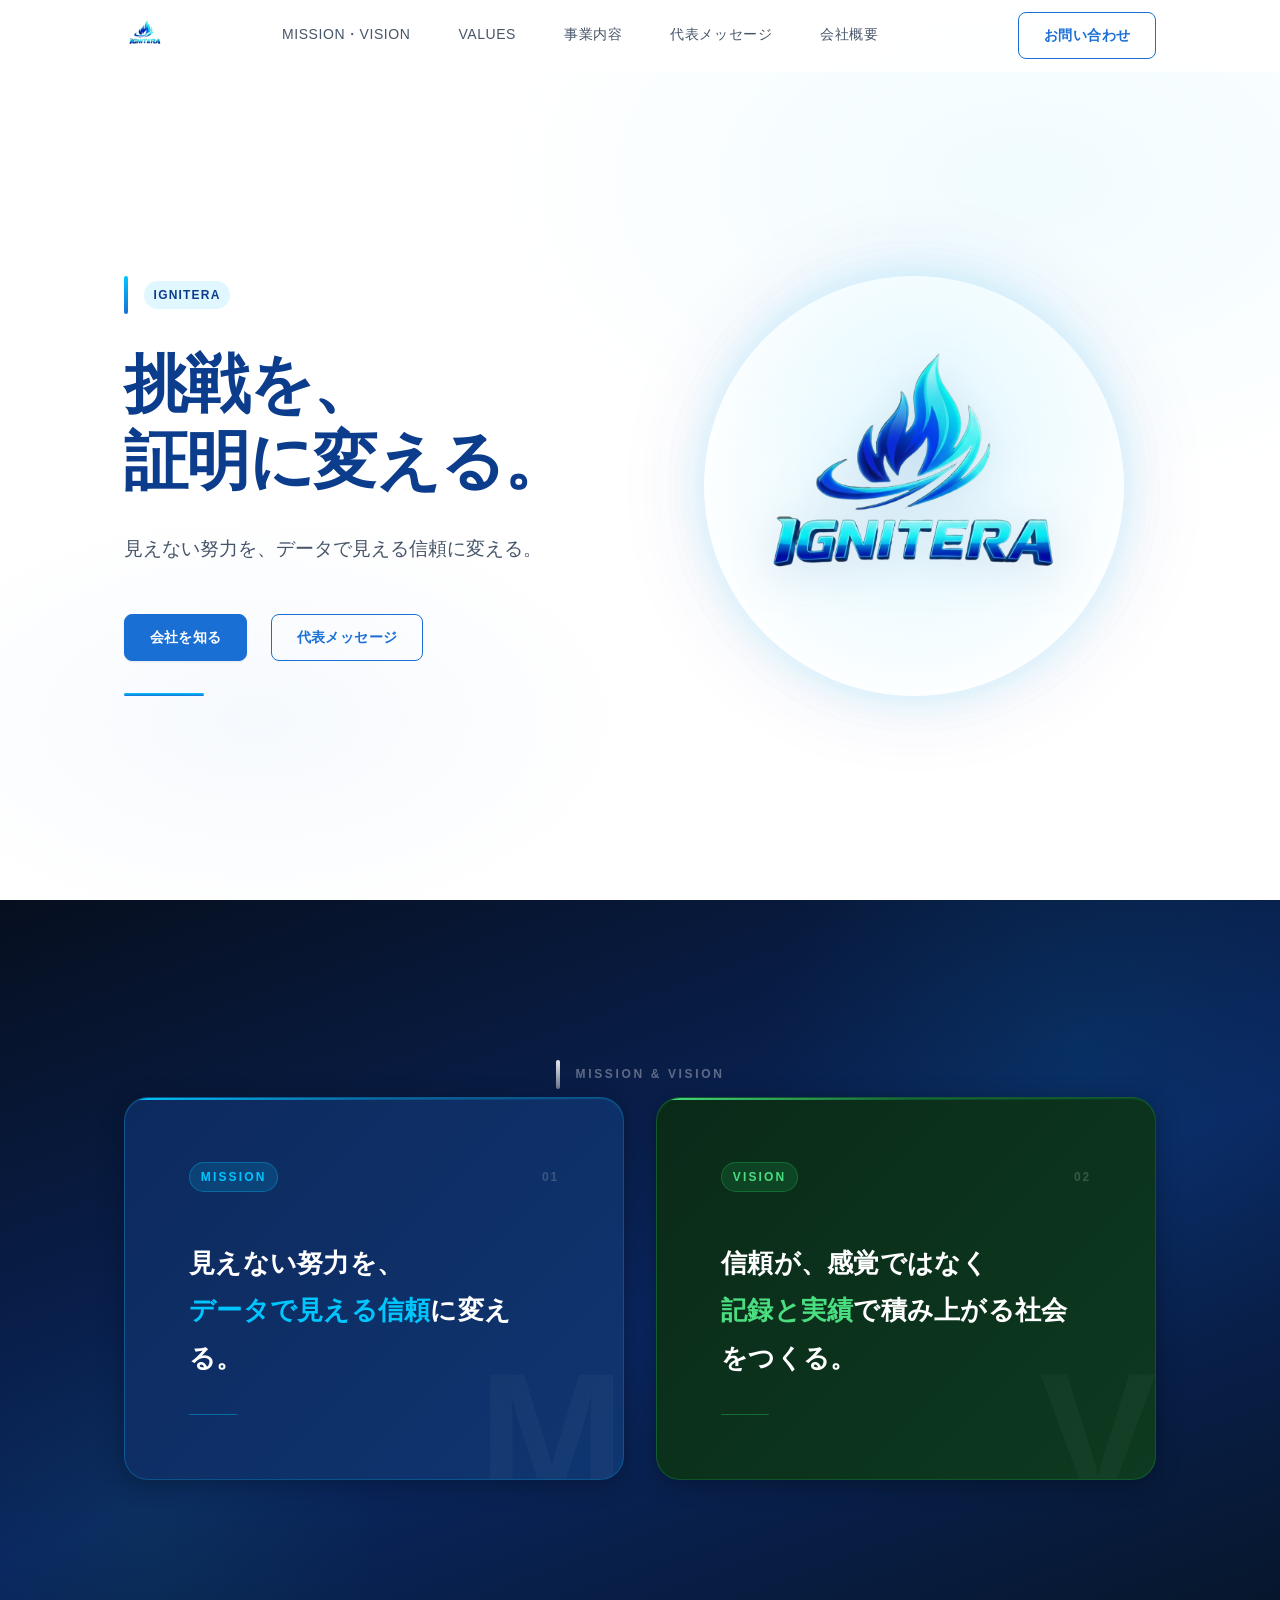
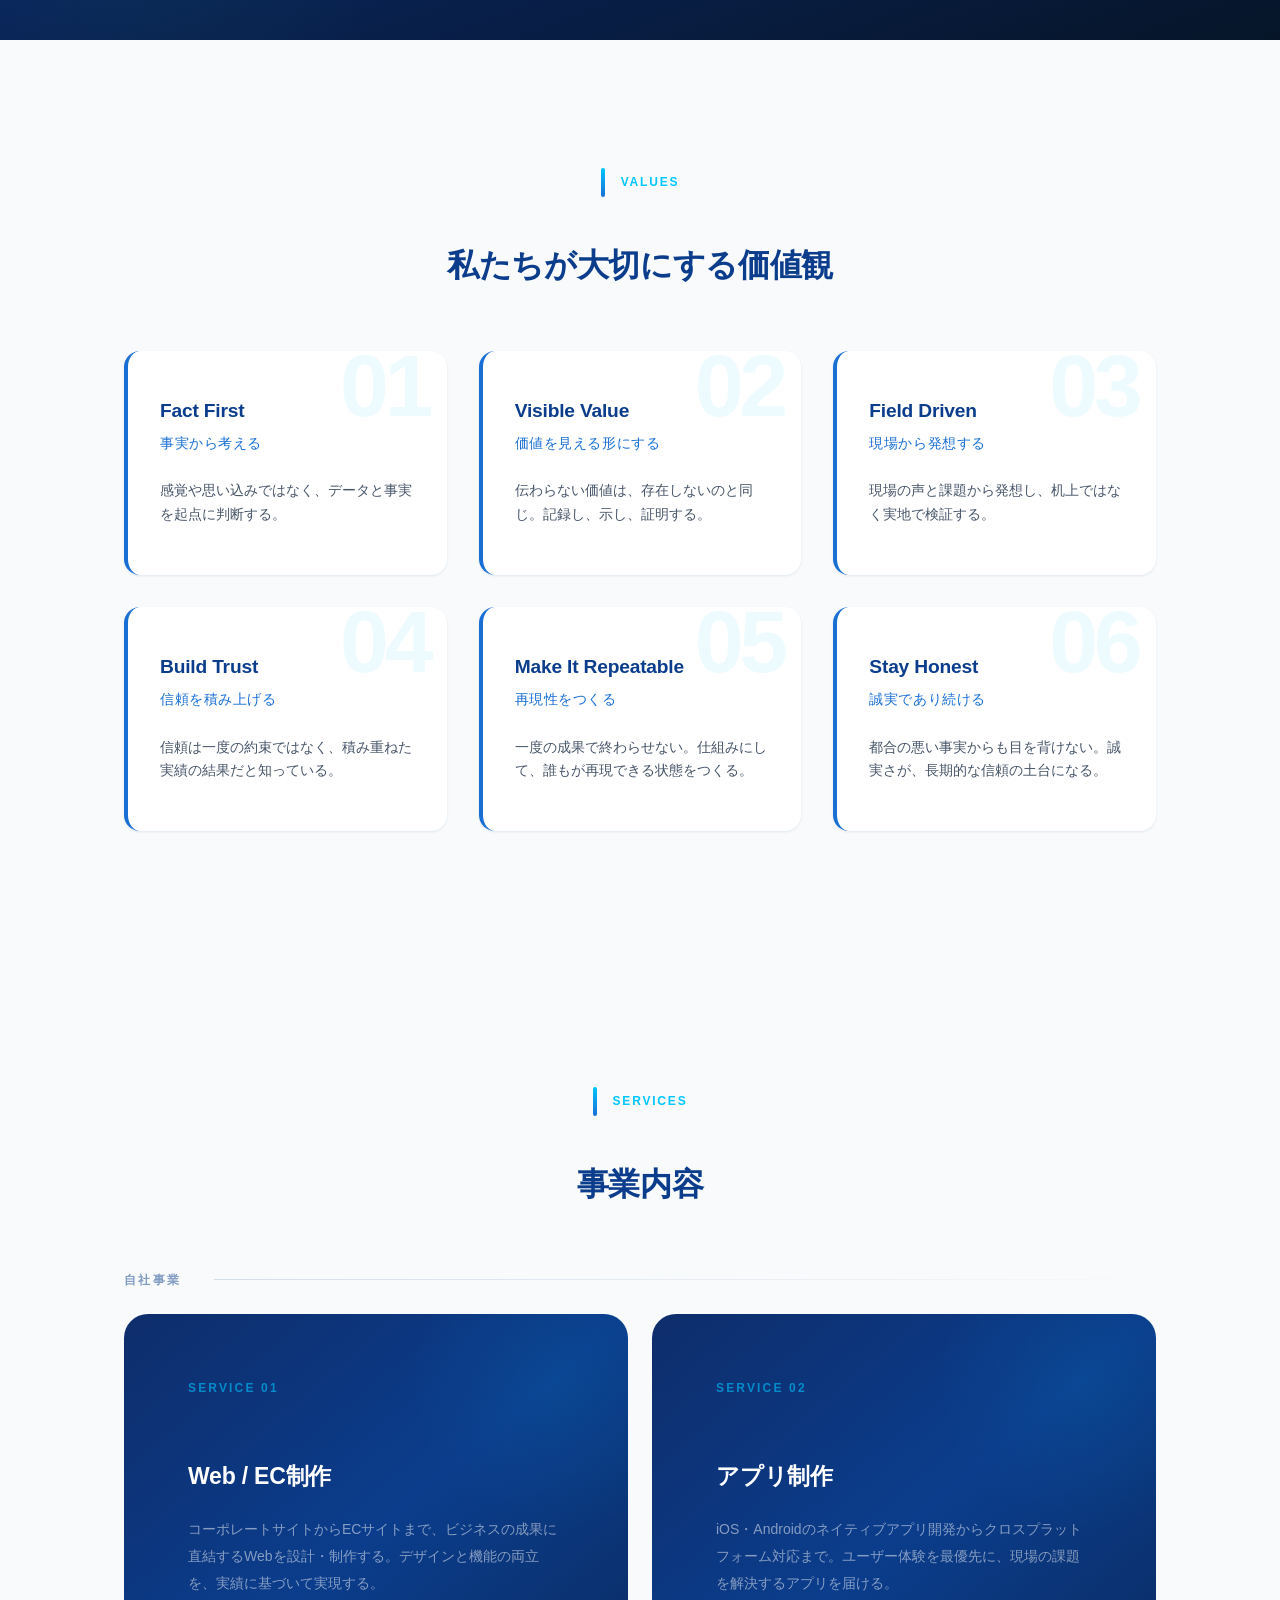
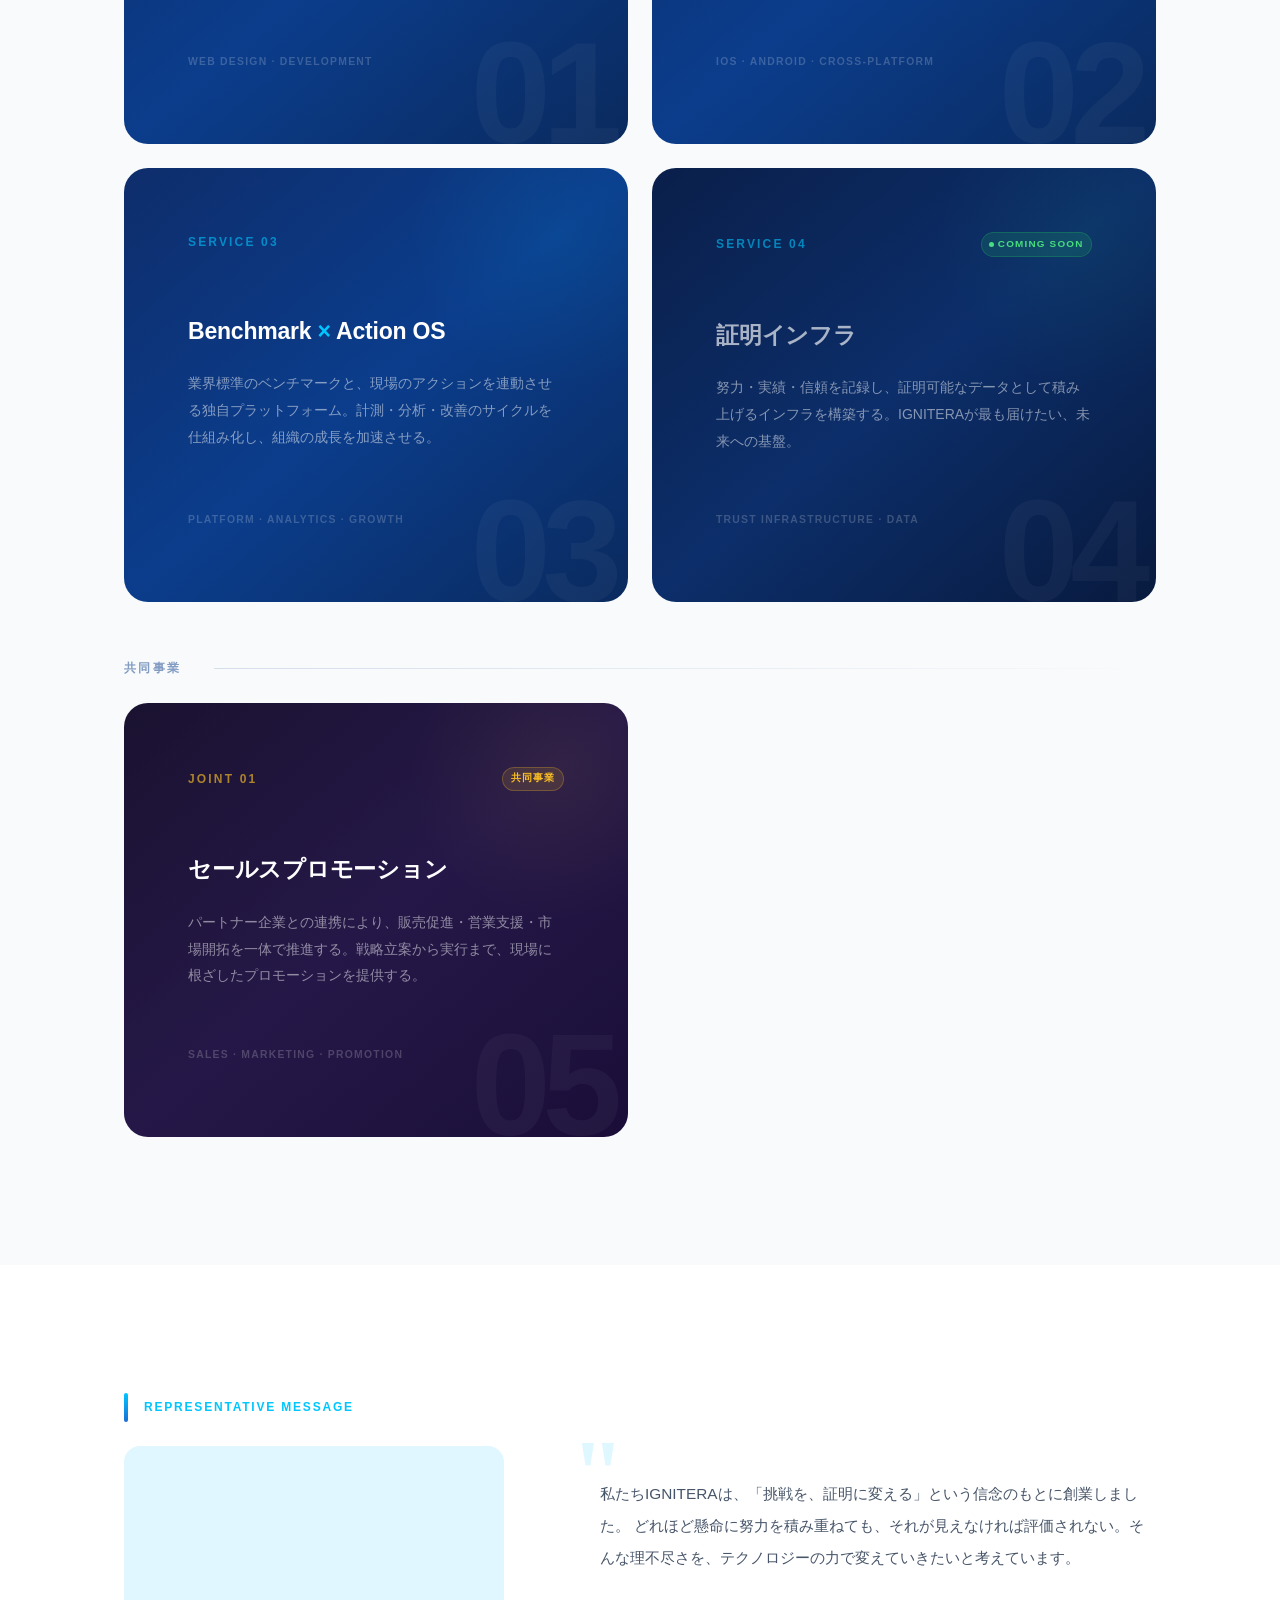
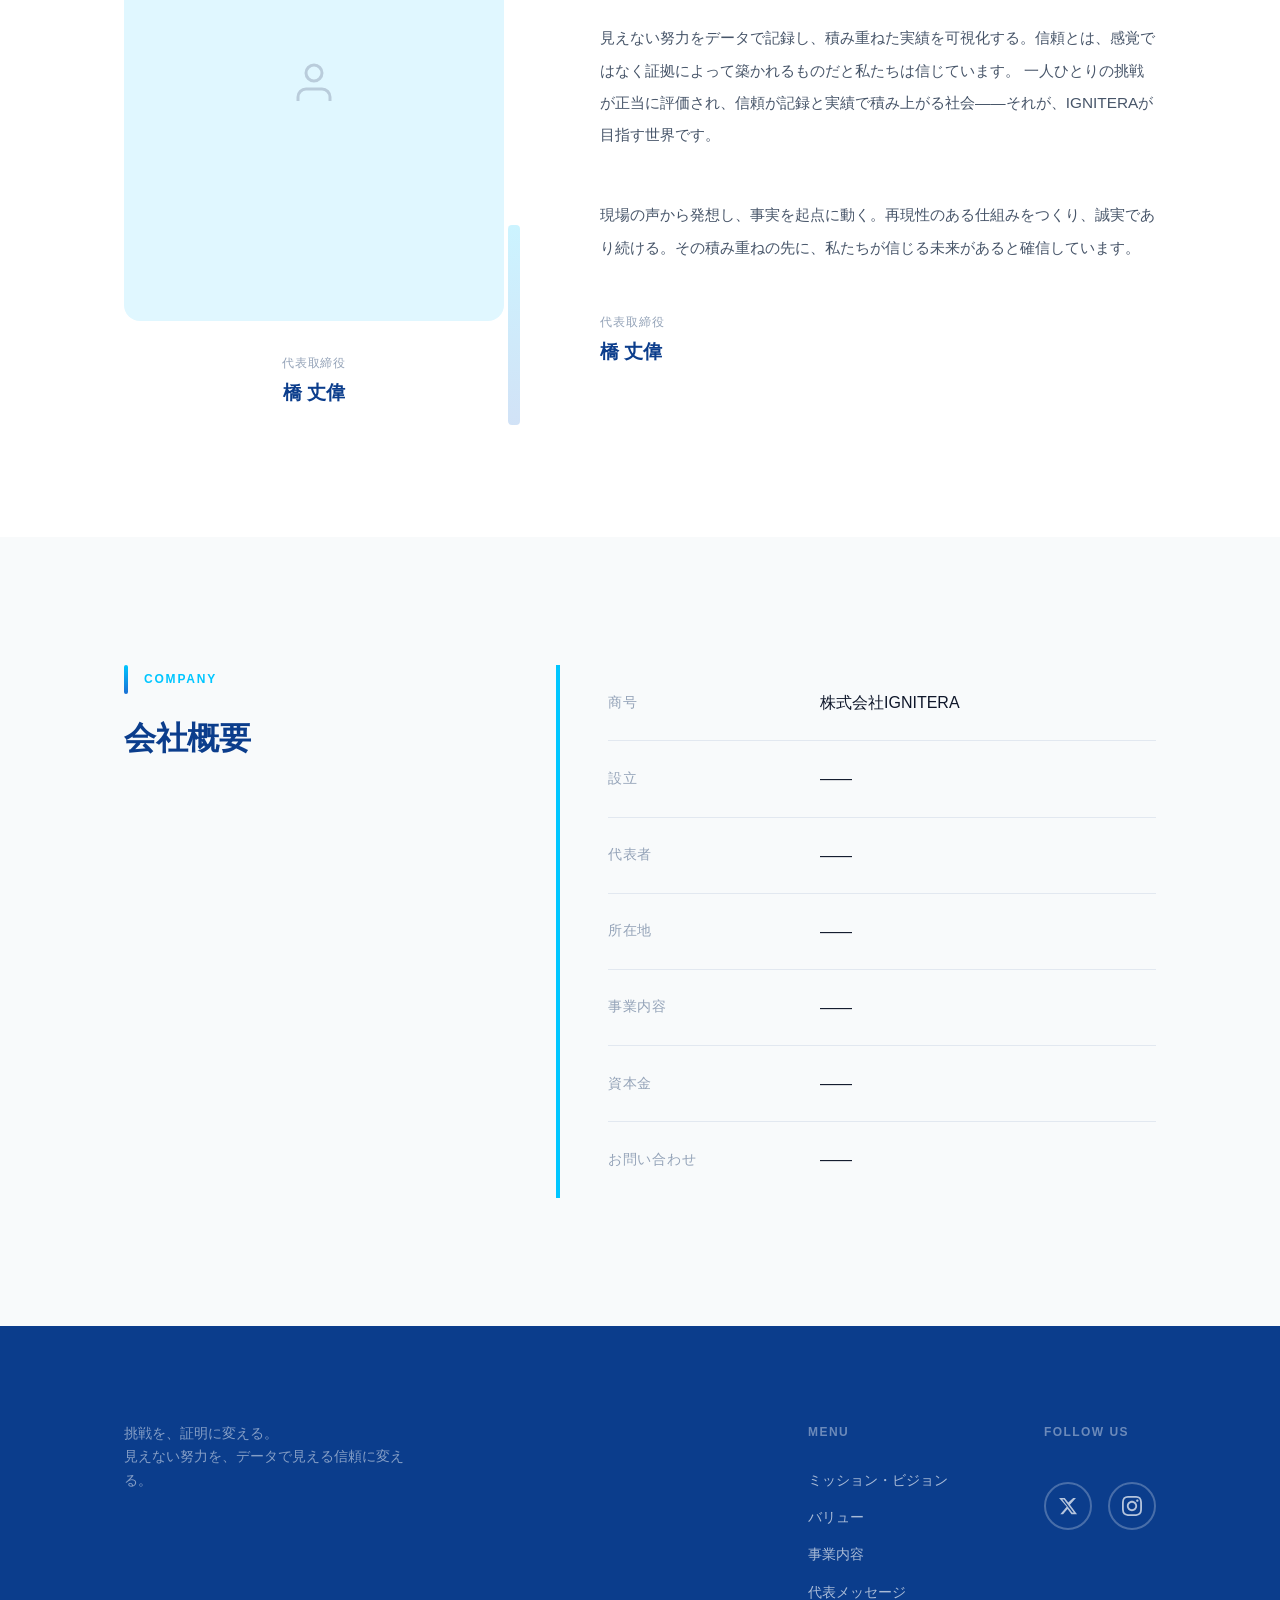
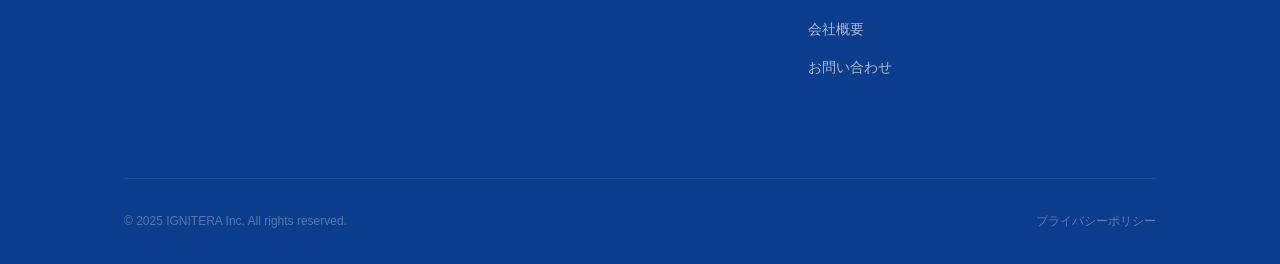
==== index.html @ 1ee669aa "Add 自社事業/共同事業 category labels + sales promotion card - Split services into 自社事業 (4 existing) and 共同事" ====
<!DOCTYPE html>
<html lang="ja">
<head>
  <meta charset="UTF-8">
  <meta name="viewport" content="width=device-width, initial-scale=1.0">
  <title>IGNITERA — 挑戦を、証明に変える。</title>
  <meta name="description" content="見えない努力を、データで見える信頼に変える。IGNITERAは、信頼が記録と実績で積み上がる社会をつくります。">

  <!-- OGP -->
  <meta property="og:title" content="IGNITERA — 挑戦を、証明に変える。">
  <meta property="og:description" content="見えない努力を、データで見える信頼に変える。">
  <meta property="og:type" content="website">
  <meta property="og:locale" content="ja_JP">

  <!-- Favicon placeholder -->
  <link rel="icon" type="image/png" href="logo/3g8qrztn.png">

  <!-- CSS -->
  <link rel="stylesheet" href="css/reset.css">
  <link rel="stylesheet" href="css/tokens.css">
  <link rel="stylesheet" href="css/typography.css">
  <link rel="stylesheet" href="css/layout.css">
  <link rel="stylesheet" href="css/components.css">
  <link rel="stylesheet" href="css/animations.css">
  <link rel="stylesheet" href="css/sections/header.css">
  <link rel="stylesheet" href="css/sections/hero.css">
  <link rel="stylesheet" href="css/sections/mission-vision.css">
  <link rel="stylesheet" href="css/sections/values.css">
  <link rel="stylesheet" href="css/sections/services.css">
  <link rel="stylesheet" href="css/sections/representative.css">
  <link rel="stylesheet" href="css/sections/company-info.css">
  <link rel="stylesheet" href="css/sections/footer.css">
  <link rel="stylesheet" href="css/responsive.css">
</head>
<body>

  <!-- ============================================================
       HEADER
  ============================================================ -->
  <header id="site-header" role="banner">
    <div class="container">
      <div class="header-inner">
        <a href="#hero" class="header-logo" aria-label="IGNITERA トップへ">
          <img src="logo/3g8qrztn.png" alt="IGNITERA">
        </a>

        <nav class="header-nav" aria-label="メインナビゲーション">
          <a href="#mission-vision" class="nav-link">MISSION・VISION</a>
          <a href="#values" class="nav-link">VALUES</a>
          <a href="#services" class="nav-link">事業内容</a>
          <a href="#representative" class="nav-link">代表メッセージ</a>
          <a href="#company-info" class="nav-link">会社概要</a>
        </nav>

        <a href="contact.html" class="btn btn-outline header-cta">お問い合わせ</a>

        <button class="hamburger" aria-label="メニューを開く" aria-expanded="false">
          <span class="hamburger-line"></span>
          <span class="hamburger-line"></span>
          <span class="hamburger-line"></span>
        </button>
      </div>
    </div>
  </header>

  <!-- Mobile nav overlay -->
  <nav class="mobile-nav" aria-label="モバイルナビゲーション">
    <a href="#mission-vision" class="nav-link">ミッション</a>
    <a href="#values" class="nav-link">バリュー</a>
    <a href="#services" class="nav-link">事業内容</a>
    <a href="#representative" class="nav-link">代表メッセージ</a>
    <a href="#company-info" class="nav-link">会社概要</a>
    <a href="contact.html" class="nav-link">お問い合わせ</a>
  </nav>

  <main>

    <!-- ============================================================
         HERO
    ============================================================ -->
    <section id="hero">
      <div class="container">
        <div class="hero-inner">

          <!-- Left: text -->
          <div class="hero-text">
            <div class="hero-badge hero-animate">
              <span class="accent-bar"></span>
              <span class="badge badge-cyan">IGNITERA</span>
            </div>

            <h1 class="hero-tagline hero-animate">
              挑戦を、<br>証明に変える。
            </h1>

            <p class="hero-mission hero-animate">
              見えない努力を、データで見える信頼に変える。
            </p>

            <div class="hero-ctas hero-animate">
              <a href="#mission-vision" class="btn btn-primary">会社を知る</a>
              <a href="#representative" class="btn btn-outline">代表メッセージ</a>
            </div>

            <span class="accent-bar accent-bar--horizontal hero-animate"></span>
          </div>

          <!-- Right: logo visual -->
          <div class="hero-visual">
            <div class="hero-logo-wrap hero-logo-animate">
              <div class="hero-logo-glow"></div>
              <img
                src="logo/3g8qrztn.png"
                alt="IGNITERA ロゴ"
                class="hero-logo-img"
                loading="eager"
              >
            </div>
          </div>

        </div>
      </div>

      <!-- Scroll indicator -->
      <div class="hero-scroll scroll-indicator" aria-hidden="true">
        <span class="scroll-indicator__dot"></span>
        <span class="text-xs tracking-wider text-muted">SCROLL</span>
      </div>
    </section>

    <!-- ============================================================
         MISSION / VISION
    ============================================================ -->
    <section id="mission-vision">
      <div class="container">

        <div class="mv-section-head scroll-reveal" data-anim="fade-up">
          <p class="mv-section-label">
            <span class="accent-bar accent-bar--white"></span>
            MISSION &amp; VISION
          </p>
        </div>

        <div class="mv-grid">

          <!-- MISSION card -->
          <div class="mv-card mv-card--mission scroll-reveal" data-anim="fade-left">
            <span class="mv-card-ghost" aria-hidden="true">M</span>
            <div class="mv-card-inner">
              <div class="mv-card-header">
                <span class="mv-card-tag">MISSION</span>
                <span class="mv-card-index">01</span>
              </div>
              <div class="mv-card-body">
                <h2 class="mv-card-heading">
                  見えない努力を、<br><em>データで見える信頼</em>に変える。
                </h2>
                <span class="mv-card-rule"></span>
              </div>
            </div>
          </div>

          <!-- VISION card -->
          <div class="mv-card mv-card--vision scroll-reveal" data-anim="fade-right" data-delay="100">
            <span class="mv-card-ghost" aria-hidden="true">V</span>
            <div class="mv-card-inner">
              <div class="mv-card-header">
                <span class="mv-card-tag">VISION</span>
                <span class="mv-card-index">02</span>
              </div>
              <div class="mv-card-body">
                <h2 class="mv-card-heading">
                  信頼が、感覚ではなく<br><em>記録と実績</em>で積み上がる社会をつくる。
                </h2>
                <span class="mv-card-rule"></span>
              </div>
            </div>
          </div>

        </div>
      </div>
    </section>

    <!-- ============================================================
         VALUES
    ============================================================ -->
    <section id="values" class="section">
      <div class="container">

        <div class="section-header section-header--center">
          <span class="section-label scroll-reveal" data-anim="fade-up">
            <span class="accent-bar"></span>
            VALUES
          </span>
          <h2 class="text-h2 text-navy scroll-reveal" data-anim="fade-up" data-delay="100">
            私たちが大切にする価値観
          </h2>
        </div>

        <div class="values-grid">

          <article class="value-card scroll-reveal" data-anim="scale-in">
            <span class="value-card-number" aria-hidden="true">01</span>
            <div class="value-card-content">
              <h3 class="value-card-en">Fact First</h3>
              <p class="value-card-ja">事実から考える</p>
              <p class="value-card-desc">感覚や思い込みではなく、データと事実を起点に判断する。</p>
            </div>
          </article>

          <article class="value-card scroll-reveal" data-anim="scale-in">
            <span class="value-card-number" aria-hidden="true">02</span>
            <div class="value-card-content">
              <h3 class="value-card-en">Visible Value</h3>
              <p class="value-card-ja">価値を見える形にする</p>
              <p class="value-card-desc">伝わらない価値は、存在しないのと同じ。記録し、示し、証明する。</p>
            </div>
          </article>

          <article class="value-card scroll-reveal" data-anim="scale-in">
            <span class="value-card-number" aria-hidden="true">03</span>
            <div class="value-card-content">
              <h3 class="value-card-en">Field Driven</h3>
              <p class="value-card-ja">現場から発想する</p>
              <p class="value-card-desc">現場の声と課題から発想し、机上ではなく実地で検証する。</p>
            </div>
          </article>

          <article class="value-card scroll-reveal" data-anim="scale-in">
            <span class="value-card-number" aria-hidden="true">04</span>
            <div class="value-card-content">
              <h3 class="value-card-en">Build Trust</h3>
              <p class="value-card-ja">信頼を積み上げる</p>
              <p class="value-card-desc">信頼は一度の約束ではなく、積み重ねた実績の結果だと知っている。</p>
            </div>
          </article>

          <article class="value-card scroll-reveal" data-anim="scale-in">
            <span class="value-card-number" aria-hidden="true">05</span>
            <div class="value-card-content">
              <h3 class="value-card-en">Make It Repeatable</h3>
              <p class="value-card-ja">再現性をつくる</p>
              <p class="value-card-desc">一度の成果で終わらせない。仕組みにして、誰もが再現できる状態をつくる。</p>
            </div>
          </article>

          <article class="value-card scroll-reveal" data-anim="scale-in">
            <span class="value-card-number" aria-hidden="true">06</span>
            <div class="value-card-content">
              <h3 class="value-card-en">Stay Honest</h3>
              <p class="value-card-ja">誠実であり続ける</p>
              <p class="value-card-desc">都合の悪い事実からも目を背けない。誠実さが、長期的な信頼の土台になる。</p>
            </div>
          </article>

        </div>
      </div>
    </section>

    <!-- ============================================================
         SERVICES
    ============================================================ -->
    <section id="services" class="section">
      <div class="container">

        <div class="section-header section-header--center">
          <span class="section-label scroll-reveal" data-anim="fade-up">
            <span class="accent-bar"></span>
            SERVICES
          </span>
          <h2 class="text-h2 text-navy scroll-reveal" data-anim="fade-up" data-delay="100">
            事業内容
          </h2>
        </div>

        <div class="services-grid">

          <!-- ── 自社事業 ── -->
          <div class="services-category scroll-reveal" data-anim="fade-up">
            <span class="services-category-label">自社事業</span>
            <span class="services-category-line"></span>
          </div>

          <!-- 01 Web/EC制作 -->
          <div class="service-card scroll-reveal" data-anim="fade-up" onclick="location.href='services/web-ec.html'" style="cursor:pointer;">
            <div class="service-bar" aria-hidden="true"></div>
            <div class="service-card-head">
              <span class="service-card-index">SERVICE 01</span>
            </div>
            <div class="service-card-body">
              <h3 class="service-card-title">Web / EC制作</h3>
              <p class="service-card-desc">
                コーポレートサイトからECサイトまで、ビジネスの成果に直結するWebを設計・制作する。デザインと機能の両立を、実績に基づいて実現する。
              </p>
            </div>
            <div class="service-card-footer">
              <span class="service-card-tag">Web Design · Development</span>
              <span class="service-card-arrow" aria-hidden="true">
                <svg viewBox="0 0 16 16" fill="none" xmlns="http://www.w3.org/2000/svg">
                  <path d="M3 8h10M9 4l4 4-4 4" stroke="currentColor" stroke-width="1.5" stroke-linecap="round" stroke-linejoin="round"/>
                </svg>
              </span>
            </div>
            <span class="service-card-num" aria-hidden="true">01</span>
          </div>

          <!-- 02 アプリ制作 -->
          <div class="service-card scroll-reveal" data-anim="fade-up" data-delay="100" onclick="location.href='services/app.html'" style="cursor:pointer;">
            <div class="service-bar" aria-hidden="true"></div>
            <div class="service-card-head">
              <span class="service-card-index">SERVICE 02</span>
            </div>
            <div class="service-card-body">
              <h3 class="service-card-title">アプリ制作</h3>
              <p class="service-card-desc">
                iOS・Androidのネイティブアプリ開発からクロスプラットフォーム対応まで。ユーザー体験を最優先に、現場の課題を解決するアプリを届ける。
              </p>
            </div>
            <div class="service-card-footer">
              <span class="service-card-tag">iOS · Android · Cross-platform</span>
              <span class="service-card-arrow" aria-hidden="true">
                <svg viewBox="0 0 16 16" fill="none" xmlns="http://www.w3.org/2000/svg">
                  <path d="M3 8h10M9 4l4 4-4 4" stroke="currentColor" stroke-width="1.5" stroke-linecap="round" stroke-linejoin="round"/>
                </svg>
              </span>
            </div>
            <span class="service-card-num" aria-hidden="true">02</span>
          </div>

          <!-- 03 Benchmark x Action OS -->
          <div class="service-card scroll-reveal" data-anim="fade-up" data-delay="200" onclick="location.href='services/benchmark.html'" style="cursor:pointer;">
            <div class="service-bar" aria-hidden="true"></div>
            <div class="service-card-head">
              <span class="service-card-index">SERVICE 03</span>
            </div>
            <div class="service-card-body">
              <h3 class="service-card-title">Benchmark <em>×</em> Action OS</h3>
              <p class="service-card-desc">
                業界標準のベンチマークと、現場のアクションを連動させる独自プラットフォーム。計測・分析・改善のサイクルを仕組み化し、組織の成長を加速させる。
              </p>
            </div>
            <div class="service-card-footer">
              <span class="service-card-tag">Platform · Analytics · Growth</span>
              <span class="service-card-arrow" aria-hidden="true">
                <svg viewBox="0 0 16 16" fill="none" xmlns="http://www.w3.org/2000/svg">
                  <path d="M3 8h10M9 4l4 4-4 4" stroke="currentColor" stroke-width="1.5" stroke-linecap="round" stroke-linejoin="round"/>
                </svg>
              </span>
            </div>
            <span class="service-card-num" aria-hidden="true">03</span>
          </div>

          <!-- 04 証明インフラ (coming soon) -->
          <div class="service-card service-card--coming scroll-reveal" data-anim="fade-up" data-delay="300" onclick="location.href='services/shoumei-infra.html'" style="cursor:pointer;">
            <div class="service-bar" aria-hidden="true"></div>
            <div class="service-card-head">
              <span class="service-card-index">SERVICE 04</span>
              <span class="service-coming-badge">Coming Soon</span>
            </div>
            <div class="service-card-body">
              <h3 class="service-card-title">証明インフラ</h3>
              <p class="service-card-desc">
                努力・実績・信頼を記録し、証明可能なデータとして積み上げるインフラを構築する。IGNITERAが最も届けたい、未来への基盤。
              </p>
            </div>
            <div class="service-card-footer">
              <span class="service-card-tag">Trust Infrastructure · Data</span>
              <span class="service-card-arrow" aria-hidden="true">
                <svg viewBox="0 0 16 16" fill="none" xmlns="http://www.w3.org/2000/svg">
                  <path d="M3 8h10M9 4l4 4-4 4" stroke="currentColor" stroke-width="1.5" stroke-linecap="round" stroke-linejoin="round"/>
                </svg>
              </span>
            </div>
            <span class="service-card-num" aria-hidden="true">04</span>
          </div>

          <!-- ── 共同事業 ── -->
          <div class="services-category scroll-reveal" data-anim="fade-up">
            <span class="services-category-label">共同事業</span>
            <span class="services-category-line"></span>
          </div>

          <!-- 05 セールスプロモーション -->
          <div class="service-card service-card--joint scroll-reveal" data-anim="fade-up" onclick="location.href='contact.html'" style="cursor:pointer;">
            <div class="service-bar" aria-hidden="true"></div>
            <div class="service-card-head">
              <span class="service-card-index">JOINT 01</span>
              <span class="joint-badge">共同事業</span>
            </div>
            <div class="service-card-body">
              <h3 class="service-card-title">セールスプロモーション</h3>
              <p class="service-card-desc">
                パートナー企業との連携により、販売促進・営業支援・市場開拓を一体で推進する。戦略立案から実行まで、現場に根ざしたプロモーションを提供する。
              </p>
            </div>
            <div class="service-card-footer">
              <span class="service-card-tag">Sales · Marketing · Promotion</span>
              <span class="service-card-arrow" aria-hidden="true">
                <svg viewBox="0 0 16 16" fill="none" xmlns="http://www.w3.org/2000/svg">
                  <path d="M3 8h10M9 4l4 4-4 4" stroke="currentColor" stroke-width="1.5" stroke-linecap="round" stroke-linejoin="round"/>
                </svg>
              </span>
            </div>
            <span class="service-card-num" aria-hidden="true">05</span>
          </div>

        </div>
      </div>
    </section>

    <!-- ============================================================
         REPRESENTATIVE
    ============================================================ -->
    <section id="representative" class="section">
      <div class="container">

        <div class="section-label scroll-reveal" data-anim="fade-up">
          <span class="accent-bar"></span>
          REPRESENTATIVE MESSAGE
        </div>

        <div class="rep-inner">

          <!-- Photo -->
          <div class="rep-photo-wrap scroll-reveal" data-anim="fade-left">
            <div class="accent-block" aria-hidden="true"></div>
            <div class="rep-photo">
              <!-- ← 代表者写真をここに差し替え -->
              <!-- <img src="assets/images/ceo-photo.jpg" alt="代表取締役 氏名"> -->
              <div class="rep-photo-placeholder">
                <svg xmlns="http://www.w3.org/2000/svg" viewBox="0 0 24 24" fill="none" stroke="currentColor" stroke-width="1.5">
                  <path d="M20 21v-2a4 4 0 0 0-4-4H8a4 4 0 0 0-4 4v2"/>
                  <circle cx="12" cy="7" r="4"/>
                </svg>
              </div>
            </div>
            <div class="rep-name">
              <p class="rep-name-title">代表取締役</p>
              <!-- ← 代表者名をここに差し替え -->
              <p class="rep-name-text">橋 丈偉</p>
            </div>
          </div>

          <!-- Message -->
          <div class="rep-message scroll-reveal" data-anim="fade-right">
            <span class="rep-quote-mark" aria-hidden="true">"</span>

            <p class="rep-message-body">
              <!-- ← 代表メッセージをここに差し替え -->
              私たちIGNITERAは、「挑戦を、証明に変える」という信念のもとに創業しました。
              どれほど懸命に努力を積み重ねても、それが見えなければ評価されない。そんな理不尽さを、テクノロジーの力で変えていきたいと考えています。
            </p>
            <p class="rep-message-body">
              見えない努力をデータで記録し、積み重ねた実績を可視化する。信頼とは、感覚ではなく証拠によって築かれるものだと私たちは信じています。
              一人ひとりの挑戦が正当に評価され、信頼が記録と実績で積み上がる社会――それが、IGNITERAが目指す世界です。
            </p>
            <p class="rep-message-body">
              現場の声から発想し、事実を起点に動く。再現性のある仕組みをつくり、誠実であり続ける。その積み重ねの先に、私たちが信じる未来があると確信しています。
            </p>

            <div class="rep-signature">
              <span class="rep-signature-role">代表取締役</span>
              <!-- ← 代表者名をここに差し替え -->
              <span class="rep-signature-name">橋 丈偉</span>
            </div>
          </div>

        </div>
      </div>
    </section>

    <!-- ============================================================
         COMPANY INFO
    ============================================================ -->
    <section id="company-info" class="section">
      <div class="container">
        <div class="company-inner">

          <div class="company-section-head">
            <span class="section-label scroll-reveal" data-anim="fade-up">
              <span class="accent-bar"></span>
              COMPANY
            </span>
            <h2 class="text-h2 text-navy scroll-reveal" data-anim="fade-up" data-delay="100">
              会社概要
            </h2>
          </div>

          <div class="company-table scroll-reveal" data-anim="fade-right">

            <div class="company-row">
              <span class="company-label">商号</span>
              <!-- ← 会社名をここに差し替え -->
              <span class="company-value">株式会社IGNITERA</span>
            </div>

            <div class="company-row">
              <span class="company-label">設立</span>
              <!-- ← 設立日をここに差し替え -->
              <span class="company-value">――</span>
            </div>

            <div class="company-row">
              <span class="company-label">代表者</span>
              <!-- ← 代表者名をここに差し替え -->
              <span class="company-value">――</span>
            </div>

            <div class="company-row">
              <span class="company-label">所在地</span>
              <!-- ← 住所をここに差し替え -->
              <span class="company-value">――</span>
            </div>

            <div class="company-row">
              <span class="company-label">事業内容</span>
              <!-- ← 事業内容をここに差し替え -->
              <span class="company-value">――</span>
            </div>

            <div class="company-row">
              <span class="company-label">資本金</span>
              <!-- ← 資本金をここに差し替え -->
              <span class="company-value">――</span>
            </div>

            <div class="company-row" id="contact">
              <span class="company-label">お問い合わせ</span>
              <!-- ← メールアドレスをここに差し替え -->
              <span class="company-value">――</span>
            </div>

          </div>
        </div>
      </div>
    </section>

  </main>

  <!-- ============================================================
       FOOTER
  ============================================================ -->
  <footer id="site-footer" role="contentinfo">
    <div class="container">
      <div class="footer-main">

        <!-- Brand -->
        <div class="footer-brand">
          <p class="footer-tagline">
            挑戦を、証明に変える。<br>
            見えない努力を、データで見える信頼に変える。
          </p>
        </div>

        <!-- Sitemap -->
        <nav class="footer-nav" aria-label="フッターナビゲーション">
          <p class="footer-nav-title">MENU</p>
          <a href="#mission-vision" class="footer-nav-link">ミッション・ビジョン</a>
          <a href="#values" class="footer-nav-link">バリュー</a>
          <a href="#services" class="footer-nav-link">事業内容</a>
          <a href="#representative" class="footer-nav-link">代表メッセージ</a>
          <a href="#company-info" class="footer-nav-link">会社概要</a>
          <a href="contact.html" class="footer-nav-link">お問い合わせ</a>
        </nav>

        <!-- SNS -->
        <div class="footer-sns">
          <p class="footer-nav-title">FOLLOW US</p>
          <div class="sns-buttons">

            <!-- X (Twitter) -->
            <!-- ← href="https://twitter.com/YOUR_HANDLE" に差し替え -->
            <a href="#" class="sns-btn" aria-label="X (Twitter)" target="_blank" rel="noopener noreferrer">
              <svg viewBox="0 0 24 24" xmlns="http://www.w3.org/2000/svg" aria-hidden="true">
                <path d="M18.244 2.25h3.308l-7.227 8.26 8.502 11.24H16.17l-4.714-6.231-5.401 6.231H2.746l7.73-8.835L1.254 2.25H8.08l4.253 5.622zm-1.161 17.52h1.833L7.084 4.126H5.117z"/>
              </svg>
            </a>

            <!-- Instagram -->
            <!-- ← href="https://www.instagram.com/YOUR_HANDLE" に差し替え -->
            <a href="#" class="sns-btn" aria-label="Instagram" target="_blank" rel="noopener noreferrer">
              <svg viewBox="0 0 24 24" xmlns="http://www.w3.org/2000/svg" aria-hidden="true">
                <path d="M12 2.163c3.204 0 3.584.012 4.85.07 3.252.148 4.771 1.691 4.919 4.919.058 1.265.069 1.645.069 4.849 0 3.205-.012 3.584-.069 4.849-.149 3.225-1.664 4.771-4.919 4.919-1.266.058-1.644.07-4.85.07-3.204 0-3.584-.012-4.849-.07-3.26-.149-4.771-1.699-4.919-4.92-.058-1.265-.07-1.644-.07-4.849 0-3.204.013-3.583.07-4.849.149-3.227 1.664-4.771 4.919-4.919 1.266-.057 1.645-.069 4.849-.069zm0-2.163c-3.259 0-3.667.014-4.947.072-4.358.2-6.78 2.618-6.98 6.98-.059 1.281-.073 1.689-.073 4.948 0 3.259.014 3.668.072 4.948.2 4.358 2.618 6.78 6.98 6.98 1.281.058 1.689.072 4.948.072 3.259 0 3.668-.014 4.948-.072 4.354-.2 6.782-2.618 6.979-6.98.059-1.28.073-1.689.073-4.948 0-3.259-.014-3.667-.072-4.947-.196-4.354-2.617-6.78-6.979-6.98-1.281-.059-1.69-.073-4.949-.073zm0 5.838c-3.403 0-6.162 2.759-6.162 6.162s2.759 6.163 6.162 6.163 6.162-2.759 6.162-6.163c0-3.403-2.759-6.162-6.162-6.162zm0 10.162c-2.209 0-4-1.79-4-4 0-2.209 1.791-4 4-4s4 1.791 4 4c0 2.21-1.791 4-4 4zm6.406-11.845c-.796 0-1.441.645-1.441 1.44s.645 1.44 1.441 1.44c.795 0 1.439-.645 1.439-1.44s-.644-1.44-1.439-1.44z"/>
              </svg>
            </a>

          </div>
        </div>

      </div>

      <!-- Bottom bar -->
      <div class="footer-bottom">
        <!-- ← 会社名・年度をここに差し替え -->
        <p class="footer-copy">&copy; 2025 IGNITERA Inc. All rights reserved.</p>
        <a href="#" class="footer-policy">プライバシーポリシー</a>
      </div>
    </div>
  </footer>

  <!-- JS -->
  <script src="js/scroll-animations.js" defer></script>
  <script src="js/nav.js" defer></script>

</body>
</html>
---- css/tokens.css ----
:root {
  /* Colors — extracted from IGNITERA logo */
  --color-navy:        #0B3D8C;
  --color-blue:        #1A6FD4;
  --color-cyan:        #00C6FF;
  --color-cyan-light:  #E0F7FF;
  --color-cyan-ultra:  #F0FBFF;
  --color-green:       #22C55E;
  --color-green-light: #DCFCE7;

  --color-white:       #FFFFFF;
  --color-bg:          #F8FAFB;
  --color-surface:     #FFFFFF;
  --color-border:      #E2E8F0;

  --color-text-primary:   #0F172A;
  --color-text-secondary: #475569;
  --color-text-muted:     #94A3B8;

  /* Typography */
  --font-sans: "Hiragino Kaku Gothic ProN", "Hiragino Sans", "Yu Gothic Medium", "Yu Gothic", "Meiryo", sans-serif;

  --font-display: clamp(2.5rem, 5vw, 4.5rem);
  --font-h1:      clamp(2rem, 3.5vw, 3rem);
  --font-h2:      clamp(1.5rem, 2.5vw, 2.25rem);
  --font-h3:      clamp(1.125rem, 1.5vw, 1.375rem);
  --font-body:    1rem;
  --font-small:   0.875rem;
  --font-xs:      0.75rem;

  /* Spacing (8px grid) */
  --space-1:  0.5rem;
  --space-2:  1rem;
  --space-3:  1.5rem;
  --space-4:  2rem;
  --space-6:  3rem;
  --space-8:  4rem;
  --space-12: 6rem;
  --space-16: 8rem;
  --space-20: 10rem;
  --space-24: 12rem;

  /* Motion */
  --ease-out-expo:  cubic-bezier(0.16, 1, 0.3, 1);
  --ease-in-out:    cubic-bezier(0.4, 0, 0.2, 1);
  --duration-fast:  200ms;
  --duration-base:  400ms;
  --duration-slow:  700ms;
  --duration-enter: 900ms;

  /* Shadows */
  --shadow-sm: 0 1px 3px rgba(11, 61, 140, 0.06), 0 1px 2px rgba(11, 61, 140, 0.04);
  --shadow-md: 0 4px 16px rgba(11, 61, 140, 0.10), 0 2px 6px rgba(11, 61, 140, 0.06);
  --shadow-lg: 0 12px 40px rgba(11, 61, 140, 0.14);

  /* Radii */
  --radius-sm: 4px;
  --radius-md: 8px;
  --radius-lg: 16px;
  --radius-xl: 24px;
  --radius-full: 9999px;

  /* Layout */
  --container-max: 1160px;
  --container-pad: clamp(1rem, 5vw, 4rem);
  --header-height: 72px;
}
---- css/typography.css ----
body {
  font-family: var(--font-sans);
  font-size: var(--font-body);
  color: var(--color-text-primary);
  line-height: 1.7;
}

h1, h2, h3, h4, h5, h6 {
  font-weight: 700;
  line-height: 1.3;
  letter-spacing: -0.01em;
}

.text-display {
  font-size: var(--font-display);
  font-weight: 800;
  line-height: 1.15;
  letter-spacing: -0.02em;
}

.text-h1 { font-size: var(--font-h1); }
.text-h2 { font-size: var(--font-h2); }
.text-h3 { font-size: var(--font-h3); }
.text-body { font-size: var(--font-body); }
.text-small { font-size: var(--font-small); }
.text-xs { font-size: var(--font-xs); }

.text-primary   { color: var(--color-text-primary); }
.text-secondary { color: var(--color-text-secondary); }
.text-muted     { color: var(--color-text-muted); }
.text-navy      { color: var(--color-navy); }
.text-blue      { color: var(--color-blue); }
.text-cyan      { color: var(--color-cyan); }
.text-white     { color: var(--color-white); }

.text-center { text-align: center; }
.text-left   { text-align: left; }

.font-bold   { font-weight: 700; }
.font-medium { font-weight: 500; }

.tracking-wide  { letter-spacing: 0.08em; }
.tracking-wider { letter-spacing: 0.12em; }

.leading-loose { line-height: 2.0; }
.leading-relaxed { line-height: 1.8; }

.section-label {
  display: inline-flex;
  align-items: center;
  gap: var(--space-2);
  font-size: var(--font-xs);
  font-weight: 700;
  letter-spacing: 0.15em;
  text-transform: uppercase;
  color: var(--color-cyan);
  margin-bottom: var(--space-3);
}

.section-label--dark {
  color: rgba(255, 255, 255, 0.6);
}
---- css/layout.css ----
.container {
  width: 100%;
  max-width: var(--container-max);
  margin-inline: auto;
  padding-inline: var(--container-pad);
}

.section {
  padding-block: var(--space-16);
}

.section--xl {
  padding-block: var(--space-24);
}

.section--sm {
  padding-block: var(--space-8);
}

.grid-2 {
  display: grid;
  grid-template-columns: 1fr 1fr;
  gap: var(--space-8);
  align-items: center;
}

.grid-3 {
  display: grid;
  grid-template-columns: repeat(3, 1fr);
  gap: var(--space-4);
}

.flex {
  display: flex;
}

.flex-center {
  display: flex;
  align-items: center;
  justify-content: center;
}

.flex-between {
  display: flex;
  align-items: center;
  justify-content: space-between;
}

.flex-col {
  display: flex;
  flex-direction: column;
}

.gap-1 { gap: var(--space-1); }
.gap-2 { gap: var(--space-2); }
.gap-3 { gap: var(--space-3); }
.gap-4 { gap: var(--space-4); }

.section-header {
  display: flex;
  align-items: center;
  gap: var(--space-3);
  margin-bottom: var(--space-8);
}

.section-header--center {
  flex-direction: column;
  align-items: center;
  text-align: center;
}
---- css/components.css ----
/* Accent Bar — シグネチャ要素「飛び出してくる棒」 */
.accent-bar {
  display: inline-block;
  width: 4px;
  height: 2.4em;
  background: linear-gradient(180deg, var(--color-cyan), var(--color-blue));
  border-radius: 2px;
  flex-shrink: 0;
  vertical-align: middle;
}

.accent-bar--green {
  background: linear-gradient(180deg, var(--color-green), #16A34A);
}

.accent-bar--white {
  background: linear-gradient(180deg, rgba(255,255,255,0.9), rgba(255,255,255,0.4));
}

.accent-bar--horizontal {
  width: 80px;
  height: 3px;
  display: block;
}

.accent-bar--large {
  width: 6px;
  height: 4em;
}

/* Decorative block behind CEO photo */
.accent-block {
  position: absolute;
  width: 12px;
  height: 200px;
  background: linear-gradient(180deg, var(--color-cyan), var(--color-blue));
  border-radius: 4px;
  opacity: 0.2;
}

/* Buttons */
.btn {
  display: inline-flex;
  align-items: center;
  justify-content: center;
  gap: var(--space-1);
  padding: 0.75em 1.75em;
  border-radius: var(--radius-md);
  font-size: var(--font-small);
  font-weight: 600;
  letter-spacing: 0.03em;
  transition:
    background-color var(--duration-fast) var(--ease-in-out),
    color var(--duration-fast) var(--ease-in-out),
    border-color var(--duration-fast) var(--ease-in-out),
    box-shadow var(--duration-fast) var(--ease-in-out),
    transform var(--duration-fast) var(--ease-in-out);
}

.btn:hover {
  transform: translateY(-1px);
}

.btn:active {
  transform: translateY(0);
}

.btn-primary {
  background-color: var(--color-blue);
  color: var(--color-white);
  border: 1.5px solid var(--color-blue);
  box-shadow: var(--shadow-sm);
}

.btn-primary:hover {
  background-color: var(--color-navy);
  border-color: var(--color-navy);
  box-shadow: var(--shadow-md);
}

.btn-outline {
  background-color: transparent;
  color: var(--color-blue);
  border: 1.5px solid var(--color-blue);
}

.btn-outline:hover {
  background-color: var(--color-blue);
  color: var(--color-white);
}

.btn-outline-white {
  background-color: transparent;
  color: var(--color-white);
  border: 1.5px solid rgba(255, 255, 255, 0.5);
}

.btn-outline-white:hover {
  background-color: rgba(255, 255, 255, 0.12);
  border-color: rgba(255, 255, 255, 0.8);
}

/* Badge / Tag */
.badge {
  display: inline-flex;
  align-items: center;
  gap: 0.4em;
  padding: 0.3em 0.8em;
  border-radius: var(--radius-full);
  font-size: var(--font-xs);
  font-weight: 700;
  letter-spacing: 0.1em;
  text-transform: uppercase;
}

.badge-cyan {
  background-color: var(--color-cyan-light);
  color: var(--color-navy);
}

/* Card */
.card {
  background: var(--color-white);
  border-radius: var(--radius-lg);
  padding: var(--space-6) var(--space-4);
  box-shadow: var(--shadow-sm);
  transition:
    box-shadow var(--duration-base) var(--ease-out-expo),
    transform var(--duration-base) var(--ease-out-expo);
  border-left: 4px solid var(--color-blue);
  position: relative;
  overflow: hidden;
}

.card:hover {
  box-shadow: var(--shadow-md);
  transform: translateY(-4px);
  border-left-color: var(--color-cyan);
}

/* Value card decoration number */
.card-number {
  position: absolute;
  top: -0.15em;
  right: 0.3em;
  font-size: 5rem;
  font-weight: 800;
  color: var(--color-cyan);
  opacity: 0.07;
  line-height: 1;
  pointer-events: none;
  user-select: none;
  letter-spacing: -0.05em;
}

/* SNS icon button */
.sns-btn {
  display: inline-flex;
  align-items: center;
  justify-content: center;
  width: 48px;
  height: 48px;
  border-radius: var(--radius-full);
  border: 2px solid rgba(255, 255, 255, 0.25);
  color: rgba(255, 255, 255, 0.7);
  transition:
    background-color var(--duration-fast) var(--ease-in-out),
    border-color var(--duration-fast) var(--ease-in-out),
    color var(--duration-fast) var(--ease-in-out),
    transform var(--duration-fast) var(--ease-in-out);
}

.sns-btn:hover {
  background-color: var(--color-blue);
  border-color: var(--color-white);
  color: var(--color-white);
  transform: scale(1.08);
}

.sns-btn svg {
  width: 20px;
  height: 20px;
  fill: currentColor;
}

/* Divider */
.divider {
  width: 100%;
  height: 1px;
  background-color: var(--color-border);
}

.divider--navy {
  background-color: rgba(255, 255, 255, 0.1);
}

/* Scroll down indicator */
.scroll-indicator {
  display: flex;
  flex-direction: column;
  align-items: center;
  gap: var(--space-1);
  color: var(--color-text-muted);
  font-size: var(--font-xs);
  letter-spacing: 0.1em;
}

.scroll-indicator__dot {
  width: 6px;
  height: 6px;
  border-radius: var(--radius-full);
  background-color: var(--color-cyan);
  animation: scroll-bounce 1.5s var(--ease-in-out) infinite;
}

@keyframes scroll-bounce {
  0%, 100% { transform: translateY(0); opacity: 1; }
  50% { transform: translateY(8px); opacity: 0.4; }
}
---- css/animations.css ----
/* === Scroll Reveal Base States === */

.scroll-reveal {
  opacity: 0;
  transition:
    opacity var(--duration-slow) var(--ease-out-expo),
    transform var(--duration-slow) var(--ease-out-expo);
}

.scroll-reveal[data-anim="fade-up"] {
  transform: translateY(28px);
}

.scroll-reveal[data-anim="fade-left"] {
  transform: translateX(-40px);
}

.scroll-reveal[data-anim="fade-right"] {
  transform: translateX(40px);
}

.scroll-reveal[data-anim="scale-in"] {
  transform: scale(0.94);
}

.scroll-reveal[data-anim="bar-grow"] {
  transform: scaleY(0);
  transform-origin: bottom;
}

.scroll-reveal.is-visible {
  opacity: 1;
  transform: none;
}

/* === Hero Entry Animation === */

.hero-animate {
  opacity: 0;
  transform: translateY(20px);
  transition:
    opacity var(--duration-enter) var(--ease-out-expo),
    transform var(--duration-enter) var(--ease-out-expo);
}

.hero-animate.is-loaded {
  opacity: 1;
  transform: none;
}

.hero-logo-animate {
  opacity: 0;
  transform: scale(0.92);
  transition:
    opacity var(--duration-enter) var(--ease-out-expo),
    transform var(--duration-enter) var(--ease-out-expo);
}

.hero-logo-animate.is-loaded {
  opacity: 1;
  transform: scale(1);
}

/* === Keyframes === */

@keyframes fade-in-up {
  from {
    opacity: 0;
    transform: translateY(20px);
  }
  to {
    opacity: 1;
    transform: none;
  }
}

@keyframes glow-pulse {
  0%, 100% { opacity: 0.6; }
  50% { opacity: 1; }
}

/* === Nav underline hover === */

.nav-link {
  position: relative;
}

.nav-link::after {
  content: '';
  position: absolute;
  bottom: -2px;
  left: 0;
  width: 100%;
  height: 2px;
  background: var(--color-blue);
  border-radius: 1px;
  transform: scaleX(0);
  transform-origin: left;
  transition: transform var(--duration-fast) var(--ease-out-expo);
}

.nav-link:hover::after,
.nav-link.is-active::after {
  transform: scaleX(1);
}

/* === Reduced motion override === */

@media (prefers-reduced-motion: reduce) {
  .scroll-reveal,
  .scroll-reveal.is-visible,
  .hero-animate,
  .hero-animate.is-loaded,
  .hero-logo-animate,
  .hero-logo-animate.is-loaded {
    opacity: 1;
    transform: none;
    transition: none;
  }

  .scroll-indicator__dot {
    animation: none;
  }
}
---- css/sections/header.css ----
#site-header {
  position: fixed;
  top: 0;
  left: 0;
  right: 0;
  z-index: 100;
  height: var(--header-height);
  display: flex;
  align-items: center;
  background-color: rgba(255, 255, 255, 0.88);
  backdrop-filter: blur(16px);
  -webkit-backdrop-filter: blur(16px);
  border-bottom: 1px solid transparent;
  transition:
    box-shadow var(--duration-base) var(--ease-in-out),
    border-color var(--duration-base) var(--ease-in-out);
}

#site-header.is-scrolled {
  box-shadow: var(--shadow-sm);
  border-bottom-color: var(--color-border);
}

.header-inner {
  display: flex;
  align-items: center;
  justify-content: space-between;
  width: 100%;
}

.header-logo {
  display: flex;
  align-items: center;
  flex-shrink: 0;
}

.header-logo img {
  height: 42px;
  width: auto;
}

.header-nav {
  display: flex;
  align-items: center;
  gap: var(--space-6);
}

.header-nav .nav-link {
  font-size: var(--font-small);
  font-weight: 500;
  letter-spacing: 0.04em;
  color: var(--color-text-secondary);
  transition: color var(--duration-fast) var(--ease-in-out);
  padding-bottom: 2px;
}

.header-nav .nav-link:hover {
  color: var(--color-navy);
}

.header-cta {
  margin-left: var(--space-3);
}

/* Hamburger */
.hamburger {
  display: none;
  flex-direction: column;
  justify-content: center;
  align-items: center;
  width: 40px;
  height: 40px;
  gap: 6px;
  cursor: pointer;
}

.hamburger-line {
  display: block;
  width: 24px;
  height: 2px;
  background-color: var(--color-navy);
  border-radius: 1px;
  transition:
    transform var(--duration-base) var(--ease-out-expo),
    opacity var(--duration-fast) var(--ease-in-out);
}

.hamburger.is-open .hamburger-line:nth-child(1) {
  transform: translateY(8px) rotate(45deg);
}

.hamburger.is-open .hamburger-line:nth-child(2) {
  opacity: 0;
}

.hamburger.is-open .hamburger-line:nth-child(3) {
  transform: translateY(-8px) rotate(-45deg);
}

/* Mobile nav overlay */
.mobile-nav {
  display: none;
  position: fixed;
  inset: 0;
  z-index: 99;
  background-color: rgba(11, 61, 140, 0.97);
  flex-direction: column;
  align-items: center;
  justify-content: center;
  gap: var(--space-6);
  opacity: 0;
  pointer-events: none;
  transition: opacity var(--duration-base) var(--ease-in-out);
}

.mobile-nav.is-open {
  opacity: 1;
  pointer-events: auto;
}

.mobile-nav .nav-link {
  font-size: var(--font-h2);
  font-weight: 700;
  color: rgba(255, 255, 255, 0.85);
  letter-spacing: 0.02em;
  transition: color var(--duration-fast) var(--ease-in-out);
}

.mobile-nav .nav-link:hover {
  color: var(--color-white);
}

.mobile-nav .nav-link::after {
  background: var(--color-cyan);
}
---- css/sections/hero.css ----
#hero {
  min-height: 100dvh;
  display: flex;
  flex-direction: column;
  justify-content: center;
  padding-top: var(--header-height);
  background-color: var(--color-white);
  background-image:
    radial-gradient(ellipse 70% 60% at 80% 20%, rgba(0, 198, 255, 0.06) 0%, transparent 60%),
    radial-gradient(ellipse 50% 40% at 20% 80%, rgba(26, 111, 212, 0.04) 0%, transparent 60%);
  position: relative;
  overflow: hidden;
}

.hero-inner {
  display: grid;
  grid-template-columns: 1fr 1fr;
  gap: var(--space-8);
  align-items: center;
  padding-block: var(--space-12);
}

/* Left: Text */
.hero-text {
  display: flex;
  flex-direction: column;
  align-items: flex-start;
  gap: var(--space-4);
}

.hero-badge {
  display: flex;
  align-items: center;
  gap: var(--space-2);
}

.hero-tagline {
  font-size: var(--font-display);
  font-weight: 800;
  line-height: 1.2;
  letter-spacing: -0.025em;
  color: var(--color-navy);
  margin: 0;
}

.hero-mission {
  font-size: clamp(1rem, 1.5vw, 1.2rem);
  color: var(--color-text-secondary);
  line-height: 1.8;
  max-width: 480px;
}

.hero-ctas {
  display: flex;
  gap: var(--space-3);
  flex-wrap: wrap;
  margin-top: var(--space-2);
}

.hero-accent-line {
  display: block;
  width: 80px;
  height: 3px;
  background: linear-gradient(90deg, var(--color-cyan), var(--color-blue));
  border-radius: 2px;
  margin-top: var(--space-2);
}

/* Right: Logo visual */
.hero-visual {
  display: flex;
  align-items: center;
  justify-content: center;
  position: relative;
}

.hero-logo-wrap {
  position: relative;
  display: flex;
  align-items: center;
  justify-content: center;
}

.hero-logo-glow {
  position: absolute;
  inset: -40px;
  border-radius: 50%;
  background: radial-gradient(circle, rgba(0, 198, 255, 0.10) 0%, rgba(0, 198, 255, 0.04) 50%, transparent 70%);
  pointer-events: none;
}

.hero-logo-glow::before {
  content: '';
  position: absolute;
  inset: 20px;
  border-radius: 50%;
  box-shadow:
    0 0 40px rgba(0, 198, 255, 0.12),
    0 0 80px rgba(26, 111, 212, 0.08),
    0 0 120px rgba(11, 61, 140, 0.05);
}

.hero-logo-img {
  width: clamp(240px, 30vw, 380px);
  height: auto;
  position: relative;
  z-index: 1;
  filter: drop-shadow(0 8px 24px rgba(11, 61, 140, 0.15));
}

/* Scroll indicator */
.hero-scroll {
  position: absolute;
  bottom: var(--space-6);
  left: 50%;
  transform: translateX(-50%);
}
---- css/sections/mission-vision.css ----
/* ================================================================
   MISSION / VISION — bold cards on dark
================================================================ */

#mission-vision {
  background: linear-gradient(160deg, #060f1f 0%, #0a2660 55%, #061528 100%);
  padding-block: var(--space-20);
  position: relative;
  overflow: hidden;
}

#mission-vision::before {
  content: '';
  position: absolute;
  width: 700px;
  height: 700px;
  border-radius: 50%;
  background: radial-gradient(circle, rgba(0, 198, 255, 0.08) 0%, transparent 65%);
  top: -200px;
  right: -150px;
  pointer-events: none;
}

#mission-vision::after {
  content: '';
  position: absolute;
  width: 500px;
  height: 500px;
  border-radius: 50%;
  background: radial-gradient(circle, rgba(34, 197, 94, 0.06) 0%, transparent 65%);
  bottom: -150px;
  left: -100px;
  pointer-events: none;
}

/* ----------------------------------------------------------------
   Section header
---------------------------------------------------------------- */
.mv-section-head {
  text-align: center;
  margin-bottom: var(--space-10);
}

.mv-section-label {
  display: inline-flex;
  align-items: center;
  gap: var(--space-2);
  font-size: var(--font-xs);
  font-weight: 700;
  letter-spacing: 0.22em;
  text-transform: uppercase;
  color: rgba(255, 255, 255, 0.35);
}

/* ----------------------------------------------------------------
   Grid
---------------------------------------------------------------- */
.mv-grid {
  display: grid;
  grid-template-columns: 1fr 1fr;
  gap: var(--space-4);
  position: relative;
  z-index: 1;
}

/* ----------------------------------------------------------------
   Card base
---------------------------------------------------------------- */
.mv-card {
  position: relative;
  border-radius: var(--radius-xl);
  padding: var(--space-8);
  overflow: hidden;
  transition:
    transform var(--duration-base) var(--ease-out-expo),
    box-shadow var(--duration-base) var(--ease-out-expo);
}

.mv-card:hover {
  transform: translateY(-5px);
}

/* Mission — cyan tinted */
.mv-card--mission {
  background: linear-gradient(135deg, #0d2a5e 0%, #0f3570 100%);
  border: 1px solid rgba(0, 198, 255, 0.25);
  box-shadow: inset 0 1px 0 rgba(0,198,255,0.15), 0 4px 24px rgba(0,0,0,0.3);
}
.mv-card--mission:hover {
  box-shadow: inset 0 1px 0 rgba(0,198,255,0.25), 0 20px 48px rgba(0,0,0,0.4), 0 0 0 1px rgba(0,198,255,0.3);
}

/* Vision — green tinted */
.mv-card--vision {
  background: linear-gradient(135deg, #0a2a18 0%, #0d3a20 100%);
  border: 1px solid rgba(34, 197, 94, 0.25);
  box-shadow: inset 0 1px 0 rgba(34,197,94,0.15), 0 4px 24px rgba(0,0,0,0.3);
}
.mv-card--vision:hover {
  box-shadow: inset 0 1px 0 rgba(34,197,94,0.25), 0 20px 48px rgba(0,0,0,0.4), 0 0 0 1px rgba(34,197,94,0.3);
}

/* Top gradient line */
.mv-card::before {
  content: '';
  position: absolute;
  top: 0;
  left: 0;
  right: 0;
  height: 2px;
  border-radius: var(--radius-xl) var(--radius-xl) 0 0;
}
.mv-card--mission::before {
  background: linear-gradient(90deg, var(--color-cyan), rgba(0,198,255,0.3), transparent);
}
.mv-card--vision::before {
  background: linear-gradient(90deg, #4ade80, rgba(34,197,94,0.3), transparent);
}

/* Ghost letter */
.mv-card-ghost {
  position: absolute;
  bottom: -0.25em;
  right: 0.05em;
  font-size: 11rem;
  font-weight: 800;
  line-height: 1;
  letter-spacing: -0.06em;
  pointer-events: none;
  user-select: none;
  color: rgba(255,255,255,0.03);
}

/* ----------------------------------------------------------------
   Card content
---------------------------------------------------------------- */
.mv-card-inner {
  display: flex;
  flex-direction: column;
  gap: var(--space-6);
  position: relative;
  z-index: 1;
  min-height: 240px;
}

.mv-card-header {
  display: flex;
  align-items: center;
  justify-content: space-between;
}

.mv-card-tag {
  display: inline-flex;
  align-items: center;
  padding: 0.3em 0.9em;
  border-radius: var(--radius-full);
  font-size: var(--font-xs);
  font-weight: 700;
  letter-spacing: 0.18em;
  text-transform: uppercase;
}
.mv-card--mission .mv-card-tag {
  background: rgba(0, 198, 255, 0.15);
  color: var(--color-cyan);
  border: 1px solid rgba(0, 198, 255, 0.3);
}
.mv-card--vision .mv-card-tag {
  background: rgba(34, 197, 94, 0.15);
  color: #4ade80;
  border: 1px solid rgba(34, 197, 94, 0.3);
}

.mv-card-index {
  font-size: var(--font-xs);
  font-weight: 700;
  letter-spacing: 0.15em;
  color: rgba(255, 255, 255, 0.18);
}

.mv-card-body {
  display: flex;
  flex-direction: column;
  gap: var(--space-4);
}

.mv-card-heading {
  font-size: clamp(1.2rem, 2.2vw, 1.65rem);
  font-weight: 700;
  line-height: 1.8;
  color: var(--color-white);
  letter-spacing: 0.01em;
}
.mv-card--mission .mv-card-heading em {
  font-style: normal;
  color: var(--color-cyan);
}
.mv-card--vision .mv-card-heading em {
  font-style: normal;
  color: #4ade80;
}

.mv-card-rule {
  display: block;
  height: 1px;
  width: 48px;
  border-radius: 1px;
  margin-top: auto;
}
.mv-card--mission .mv-card-rule { background: rgba(0, 198, 255, 0.4); }
.mv-card--vision  .mv-card-rule { background: rgba(34, 197, 94, 0.4); }
---- css/sections/values.css ----
#values {
  background-color: var(--color-bg);
}

.values-grid {
  display: grid;
  grid-template-columns: repeat(3, 1fr);
  gap: var(--space-4);
}

.value-card {
  background: var(--color-white);
  border-radius: var(--radius-lg);
  padding: var(--space-6) var(--space-4);
  box-shadow: var(--shadow-sm);
  border-left: 4px solid var(--color-blue);
  position: relative;
  overflow: hidden;
  transition:
    box-shadow var(--duration-base) var(--ease-out-expo),
    transform var(--duration-base) var(--ease-out-expo),
    border-left-color var(--duration-base) var(--ease-in-out);
}

.value-card:hover {
  box-shadow: var(--shadow-md);
  transform: translateY(-4px);
  border-left-color: var(--color-cyan);
}

.value-card-number {
  position: absolute;
  top: -0.1em;
  right: 0.2em;
  font-size: 5.5rem;
  font-weight: 800;
  color: var(--color-cyan);
  opacity: 0.07;
  line-height: 1;
  pointer-events: none;
  user-select: none;
  letter-spacing: -0.05em;
}

.value-card-content {
  position: relative;
  z-index: 1;
}

.value-card-en {
  font-size: var(--font-h3);
  font-weight: 700;
  color: var(--color-navy);
  letter-spacing: -0.01em;
  margin-bottom: var(--space-1);
}

.value-card-ja {
  font-size: var(--font-small);
  font-weight: 500;
  color: var(--color-blue);
  letter-spacing: 0.04em;
  margin-bottom: var(--space-3);
}

.value-card-desc {
  font-size: var(--font-small);
  color: var(--color-text-secondary);
  line-height: 1.7;
}
---- css/sections/services.css ----
/* ================================================================
   SERVICES SECTION — dark premium cards
================================================================ */

#services {
  background-color: var(--color-bg);
  position: relative;
}

/* Section label overrides for light bg */
#services .section-label {
  color: var(--color-cyan);
}

/* ----------------------------------------------------------------
   Grid layout: 2×2 bento-style
---------------------------------------------------------------- */
.services-grid {
  display: grid;
  grid-template-columns: repeat(2, 1fr);
  grid-template-rows: auto auto;
  gap: var(--space-3);
}

/* ----------------------------------------------------------------
   Base card
---------------------------------------------------------------- */
.service-card {
  position: relative;
  background: linear-gradient(140deg, #0e2d6b 0%, #0B3D8C 50%, #0a2a5e 100%);
  border-radius: var(--radius-xl);
  padding: var(--space-8);
  display: flex;
  flex-direction: column;
  gap: 0;
  overflow: hidden;
  cursor: default;
  transition:
    transform var(--duration-base) var(--ease-out-expo),
    box-shadow var(--duration-base) var(--ease-out-expo);
  min-height: 300px;
}

.service-card:hover {
  transform: translateY(-6px);
  box-shadow:
    0 20px 60px rgba(11, 61, 140, 0.35),
    0 0 0 1px rgba(0, 198, 255, 0.2);
}

/* ----------------------------------------------------------------
   Glow orb behind card content
---------------------------------------------------------------- */
.service-card::before {
  content: '';
  position: absolute;
  width: 300px;
  height: 300px;
  border-radius: 50%;
  background: radial-gradient(circle, rgba(0, 198, 255, 0.12) 0%, transparent 70%);
  top: -80px;
  right: -80px;
  pointer-events: none;
  transition: opacity var(--duration-base) var(--ease-in-out);
  opacity: 0.6;
}

.service-card:hover::before {
  opacity: 1;
}

/* Coming soon card — dimmer base */
.service-card--coming {
  background: linear-gradient(140deg, #0a1f4a 0%, #0c2e6a 50%, #081a3e 100%);
}

.service-card--coming::before {
  background: radial-gradient(circle, rgba(34, 197, 94, 0.10) 0%, transparent 70%);
}

/* ----------------------------------------------------------------
   Top accent bar — slides in from left on hover
---------------------------------------------------------------- */
.service-bar {
  position: absolute;
  top: 0;
  left: 0;
  height: 2px;
  width: 100%;
  background: linear-gradient(90deg, var(--color-cyan), var(--color-blue), transparent);
  transform: scaleX(0);
  transform-origin: left;
  transition: transform var(--duration-slow) var(--ease-out-expo);
  border-radius: 0 2px 2px 0;
}

.service-card:hover .service-bar {
  transform: scaleX(1);
}

.service-card--coming .service-bar {
  background: linear-gradient(90deg, var(--color-green), #16A34A, transparent);
}

/* ----------------------------------------------------------------
   Ghost number — large decorative
---------------------------------------------------------------- */
.service-card-num {
  position: absolute;
  bottom: -0.15em;
  right: 0.1em;
  font-size: 9rem;
  font-weight: 800;
  line-height: 1;
  color: rgba(255, 255, 255, 0.04);
  letter-spacing: -0.06em;
  user-select: none;
  pointer-events: none;
  transition: color var(--duration-base) var(--ease-in-out);
}

.service-card:hover .service-card-num {
  color: rgba(0, 198, 255, 0.07);
}

/* ----------------------------------------------------------------
   Card header — index + badge
---------------------------------------------------------------- */
.service-card-head {
  display: flex;
  align-items: center;
  justify-content: space-between;
  margin-bottom: var(--space-8);
}

.service-card-index {
  font-size: var(--font-xs);
  font-weight: 700;
  letter-spacing: 0.18em;
  color: rgba(0, 198, 255, 0.6);
  text-transform: uppercase;
}

.service-coming-badge {
  display: inline-flex;
  align-items: center;
  gap: 0.35em;
  padding: 0.28em 0.75em;
  border-radius: var(--radius-full);
  font-size: 0.62rem;
  font-weight: 700;
  letter-spacing: 0.12em;
  text-transform: uppercase;
  background-color: rgba(34, 197, 94, 0.15);
  color: #4ade80;
  border: 1px solid rgba(34, 197, 94, 0.25);
}

.service-coming-badge::before {
  content: '';
  display: block;
  width: 5px;
  height: 5px;
  border-radius: 50%;
  background-color: #4ade80;
  animation: pulse-dot 2s ease-in-out infinite;
}

@keyframes pulse-dot {
  0%, 100% { opacity: 1; transform: scale(1); }
  50% { opacity: 0.4; transform: scale(0.7); }
}

/* ----------------------------------------------------------------
   Card body
---------------------------------------------------------------- */
.service-card-body {
  display: flex;
  flex-direction: column;
  gap: var(--space-3);
  flex: 1;
}

.service-card-title {
  font-size: clamp(1.25rem, 1.8vw, 1.6rem);
  font-weight: 700;
  color: var(--color-white);
  line-height: 1.3;
  letter-spacing: -0.01em;
}

.service-card-title em {
  font-style: normal;
  color: var(--color-cyan);
}

.service-card--coming .service-card-title {
  color: rgba(255, 255, 255, 0.65);
}

.service-card-desc {
  font-size: var(--font-small);
  color: rgba(255, 255, 255, 0.5);
  line-height: 1.9;
}

/* ----------------------------------------------------------------
   Card footer — arrow CTA
---------------------------------------------------------------- */
.service-card-footer {
  margin-top: var(--space-6);
  display: flex;
  align-items: center;
  justify-content: space-between;
}

.service-card-tag {
  font-size: 0.65rem;
  font-weight: 600;
  letter-spacing: 0.12em;
  text-transform: uppercase;
  color: rgba(255, 255, 255, 0.2);
}

.service-card-arrow {
  display: inline-flex;
  align-items: center;
  justify-content: center;
  width: 36px;
  height: 36px;
  border-radius: var(--radius-full);
  border: 1px solid rgba(0, 198, 255, 0.25);
  color: rgba(0, 198, 255, 0.5);
  transform: translateX(-4px);
  opacity: 0;
  transition:
    opacity var(--duration-fast) var(--ease-in-out),
    transform var(--duration-fast) var(--ease-in-out),
    background-color var(--duration-fast) var(--ease-in-out),
    border-color var(--duration-fast) var(--ease-in-out),
    color var(--duration-fast) var(--ease-in-out);
}

.service-card:hover .service-card-arrow {
  opacity: 1;
  transform: translateX(0);
  background-color: rgba(0, 198, 255, 0.12);
  border-color: rgba(0, 198, 255, 0.5);
  color: var(--color-cyan);
}

.service-card--coming .service-card-arrow {
  border-color: rgba(34, 197, 94, 0.25);
  color: rgba(74, 222, 128, 0.5);
}

.service-card--coming:hover .service-card-arrow {
  background-color: rgba(34, 197, 94, 0.12);
  border-color: rgba(34, 197, 94, 0.5);
  color: #4ade80;
}

.service-card-arrow svg {
  width: 16px;
  height: 16px;
}

/* ----------------------------------------------------------------
   Category headers — span full grid width
---------------------------------------------------------------- */
.services-category {
  grid-column: 1 / -1;
  display: flex;
  align-items: center;
  gap: var(--space-4);
  padding-top: var(--space-4);
}
.services-category:first-child {
  padding-top: 0;
}
.services-category-label {
  font-size: var(--font-xs);
  font-weight: 700;
  letter-spacing: 0.2em;
  text-transform: uppercase;
  color: rgba(11, 61, 140, 0.5);
  white-space: nowrap;
}
.services-category-line {
  flex: 1;
  height: 1px;
  background: linear-gradient(90deg, rgba(11,61,140,0.15), transparent);
}

/* ----------------------------------------------------------------
   Joint venture card — amber / gold accent
---------------------------------------------------------------- */
.service-card--joint {
  background: linear-gradient(140deg, #1a1230 0%, #251848 50%, #1a0e38 100%);
}
.service-card--joint::before {
  background: radial-gradient(circle, rgba(251,191,36,0.10) 0%, transparent 70%);
}
.service-card--joint .service-bar {
  background: linear-gradient(90deg, #fbbf24, #f59e0b, transparent);
}
.service-card--joint .service-card-index {
  color: rgba(251,191,36,0.65);
}
.service-card--joint .service-card-title em {
  color: #fbbf24;
}
.service-card--joint .service-card-arrow {
  border-color: rgba(251,191,36,0.25);
  color: rgba(251,191,36,0.5);
}
.service-card--joint:hover .service-card-arrow {
  background-color: rgba(251,191,36,0.12);
  border-color: rgba(251,191,36,0.5);
  color: #fbbf24;
}
.service-card--joint:hover .service-card-num {
  color: rgba(251,191,36,0.07);
}
.service-card--joint:hover {
  box-shadow:
    0 20px 60px rgba(251,191,36,0.12),
    0 0 0 1px rgba(251,191,36,0.15);
}

.joint-badge {
  display: inline-flex;
  align-items: center;
  gap: 0.35em;
  padding: 0.28em 0.75em;
  border-radius: var(--radius-full);
  font-size: 0.62rem;
  font-weight: 700;
  letter-spacing: 0.12em;
  text-transform: uppercase;
  background-color: rgba(251,191,36,0.12);
  color: #fbbf24;
  border: 1px solid rgba(251,191,36,0.25);
}
---- css/sections/representative.css ----
#representative {
  background-color: var(--color-white);
}

.rep-inner {
  display: grid;
  grid-template-columns: 380px 1fr;
  gap: var(--space-12);
  align-items: start;
}

/* Photo side */
.rep-photo-wrap {
  position: relative;
  flex-shrink: 0;
}

.accent-block {
  position: absolute;
  bottom: -16px;
  right: -16px;
  width: 12px;
  height: 200px;
  background: linear-gradient(180deg, var(--color-cyan), var(--color-blue));
  border-radius: 4px;
  opacity: 0.2;
  z-index: 0;
}

.rep-photo {
  position: relative;
  z-index: 1;
  width: 100%;
  aspect-ratio: 4 / 5;
  border-radius: var(--radius-lg);
  overflow: hidden;
  background-color: var(--color-cyan-light);
  display: flex;
  align-items: center;
  justify-content: center;
}

.rep-photo img {
  width: 100%;
  height: 100%;
  object-fit: cover;
}

.rep-photo-placeholder {
  display: flex;
  flex-direction: column;
  align-items: center;
  gap: var(--space-2);
  color: var(--color-text-muted);
  font-size: var(--font-small);
}

.rep-photo-placeholder svg {
  width: 48px;
  height: 48px;
  color: var(--color-text-muted);
  opacity: 0.5;
}

.rep-name {
  margin-top: var(--space-4);
  text-align: center;
}

.rep-name-title {
  font-size: var(--font-xs);
  color: var(--color-text-muted);
  letter-spacing: 0.08em;
  margin-bottom: 0.3em;
}

.rep-name-text {
  font-size: var(--font-h3);
  font-weight: 700;
  color: var(--color-navy);
}

/* Message side */
.rep-message {
  padding-top: var(--space-4);
  position: relative;
}

.rep-quote-mark {
  position: absolute;
  top: -0.2em;
  left: -0.3em;
  font-size: 6rem;
  font-weight: 800;
  color: var(--color-cyan);
  opacity: 0.12;
  line-height: 1;
  pointer-events: none;
  user-select: none;
  font-family: Georgia, serif;
}

.rep-message-body {
  font-size: clamp(0.95rem, 1.2vw, 1.05rem);
  color: var(--color-text-secondary);
  line-height: 2.1;
  margin-bottom: var(--space-6);
  position: relative;
  z-index: 1;
}

.rep-signature {
  display: flex;
  flex-direction: column;
  gap: 0.25em;
}

.rep-signature-role {
  font-size: var(--font-xs);
  color: var(--color-text-muted);
  letter-spacing: 0.08em;
}

.rep-signature-name {
  font-size: var(--font-h3);
  font-weight: 700;
  color: var(--color-navy);
}
---- css/sections/company-info.css ----
#company-info {
  background-color: var(--color-bg);
}

.company-inner {
  display: grid;
  grid-template-columns: 1fr 600px;
  gap: var(--space-16);
  align-items: start;
}

.company-section-head {
  position: sticky;
  top: calc(var(--header-height) + var(--space-4));
}

.company-table {
  border-left: 4px solid var(--color-cyan);
  padding-left: var(--space-6);
}

.company-row {
  display: grid;
  grid-template-columns: 180px 1fr;
  gap: var(--space-4);
  padding-block: var(--space-3);
  border-bottom: 1px solid var(--color-border);
}

.company-row:last-child {
  border-bottom: none;
}

.company-label {
  font-size: var(--font-small);
  font-weight: 500;
  color: var(--color-text-muted);
  letter-spacing: 0.05em;
  padding-top: 0.1em;
}

.company-value {
  font-size: var(--font-body);
  color: var(--color-text-primary);
  line-height: 1.7;
}
---- css/sections/footer.css ----
#site-footer {
  background-color: var(--color-navy);
  color: var(--color-white);
  padding-top: var(--space-12);
  padding-bottom: 0;
}

.footer-main {
  display: grid;
  grid-template-columns: 1fr auto auto;
  gap: var(--space-12);
  align-items: start;
  padding-bottom: var(--space-12);
}

/* Logo + tagline */
.footer-brand {
  display: flex;
  flex-direction: column;
  gap: var(--space-3);
}

.footer-logo {
  height: 44px;
  width: auto;
  align-self: flex-start;
  mix-blend-mode: screen;
  opacity: 0.9;
}

.footer-tagline {
  font-size: var(--font-small);
  color: rgba(255, 255, 255, 0.5);
  line-height: 1.7;
  max-width: 280px;
}

/* Sitemap nav */
.footer-nav {
  display: flex;
  flex-direction: column;
  gap: var(--space-1);
}

.footer-nav-title {
  font-size: var(--font-xs);
  font-weight: 700;
  letter-spacing: 0.12em;
  text-transform: uppercase;
  color: rgba(255, 255, 255, 0.4);
  margin-bottom: var(--space-2);
}

.footer-nav-link {
  font-size: var(--font-small);
  color: rgba(255, 255, 255, 0.65);
  transition: color var(--duration-fast) var(--ease-in-out);
  padding-block: 0.2em;
}

.footer-nav-link:hover {
  color: var(--color-white);
}

/* SNS */
.footer-sns {
  display: flex;
  flex-direction: column;
  gap: var(--space-3);
}

.footer-sns-title {
  font-size: var(--font-xs);
  font-weight: 700;
  letter-spacing: 0.12em;
  text-transform: uppercase;
  color: rgba(255, 255, 255, 0.4);
  margin-bottom: var(--space-2) - var(--space-3);
}

.sns-buttons {
  display: flex;
  gap: var(--space-2);
}

/* Bottom bar */
.footer-bottom {
  border-top: 1px solid rgba(255, 255, 255, 0.08);
  padding-block: var(--space-4);
  display: flex;
  align-items: center;
  justify-content: space-between;
}

.footer-copy {
  font-size: var(--font-xs);
  color: rgba(255, 255, 255, 0.3);
}

.footer-policy {
  font-size: var(--font-xs);
  color: rgba(255, 255, 255, 0.35);
  transition: color var(--duration-fast) var(--ease-in-out);
}

.footer-policy:hover {
  color: rgba(255, 255, 255, 0.7);
}
---- css/responsive.css ----
/* === Tablet: ≤ 1024px === */
@media (max-width: 1024px) {
  .grid-3,
  .values-grid {
    grid-template-columns: repeat(2, 1fr);
  }

  .services-grid {
    grid-template-columns: 1fr;
  }

  .company-inner {
    grid-template-columns: 1fr;
    gap: var(--space-8);
  }

  .company-section-head {
    position: static;
  }

  .rep-inner {
    grid-template-columns: 300px 1fr;
    gap: var(--space-8);
  }

  .footer-main {
    grid-template-columns: 1fr 1fr;
    gap: var(--space-8);
  }

  .footer-brand {
    grid-column: 1 / -1;
  }
}

/* === Mobile: ≤ 768px === */
@media (max-width: 768px) {
  :root {
    --header-height: 64px;
  }

  /* Header */
  .header-nav,
  .header-cta {
    display: none;
  }

  .hamburger {
    display: flex;
  }

  .mobile-nav {
    display: flex;
  }

  /* Hero */
  .hero-inner {
    grid-template-columns: 1fr;
    text-align: center;
    gap: var(--space-6);
  }

  .hero-text {
    align-items: center;
    order: 2;
  }

  .hero-visual {
    order: 1;
  }

  .hero-logo-img {
    width: clamp(160px, 50vw, 240px);
  }

  .hero-ctas {
    justify-content: center;
  }

  .hero-mission {
    text-align: center;
  }

  /* Mission/Vision */
  .mv-grid {
    grid-template-columns: 1fr;
  }

  /* Values */
  .values-grid {
    grid-template-columns: 1fr;
  }

  /* Representative */
  .rep-inner {
    grid-template-columns: 1fr;
    gap: var(--space-8);
  }

  .rep-photo-wrap {
    max-width: 280px;
    margin-inline: auto;
  }

  .rep-message {
    padding-top: 0;
  }

  .rep-quote-mark {
    font-size: 4rem;
  }

  /* Company info */
  .company-row {
    grid-template-columns: 1fr;
    gap: var(--space-1);
  }

  .company-table {
    padding-left: var(--space-4);
  }

  /* Footer */
  .footer-main {
    grid-template-columns: 1fr;
    gap: var(--space-8);
  }

  .footer-bottom {
    flex-direction: column;
    gap: var(--space-2);
    text-align: center;
  }

  /* Section headers */
  .section-header {
    flex-direction: column;
    align-items: flex-start;
  }
}

/* === Small mobile: ≤ 480px === */
@media (max-width: 480px) {
  .hero-tagline {
    font-size: clamp(2rem, 8vw, 2.8rem);
  }

  .btn {
    padding: 0.7em 1.4em;
  }

  .hero-ctas {
    flex-direction: column;
    width: 100%;
  }

  .hero-ctas .btn {
    width: 100%;
    justify-content: center;
  }

  .value-card {
    padding: var(--space-4) var(--space-3);
  }
}

/* === Hover-only: disable 3D transforms on touch === */
@media (hover: none) {
  .value-card:hover {
    transform: none;
  }
}
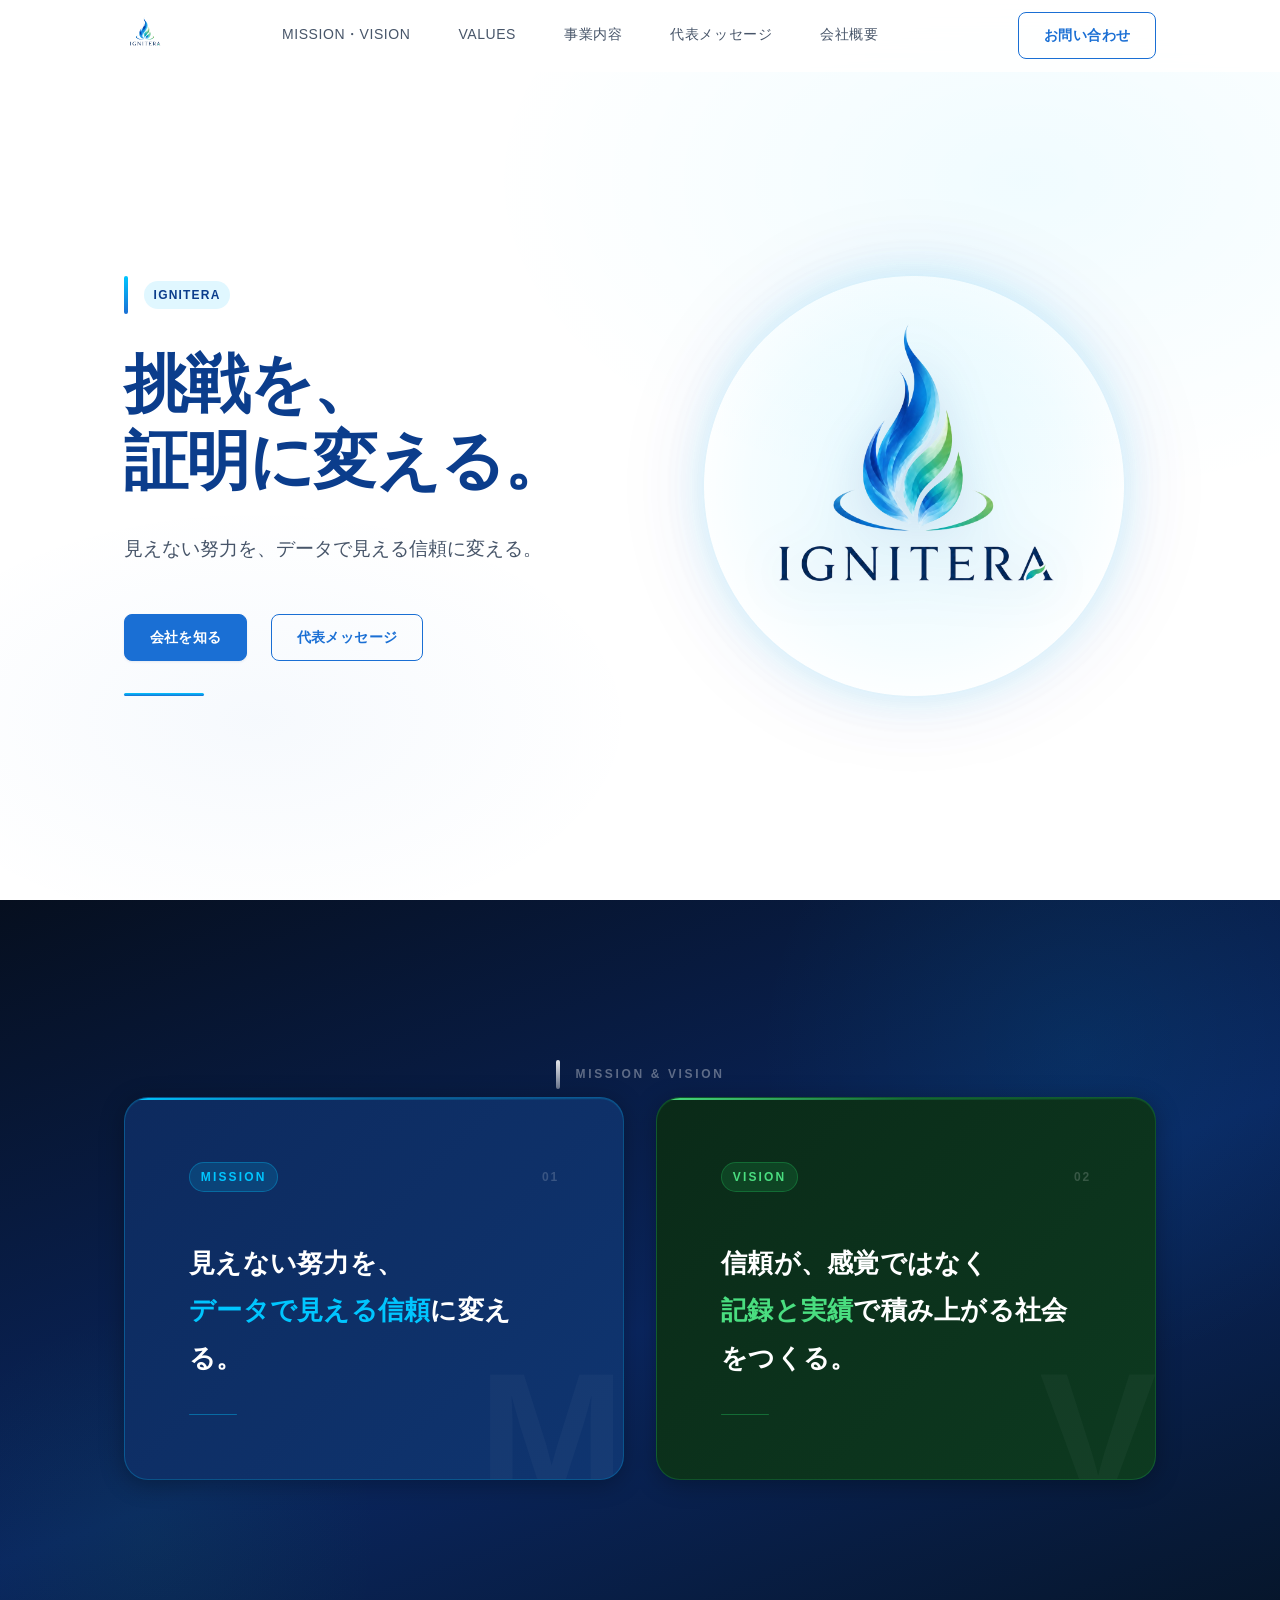
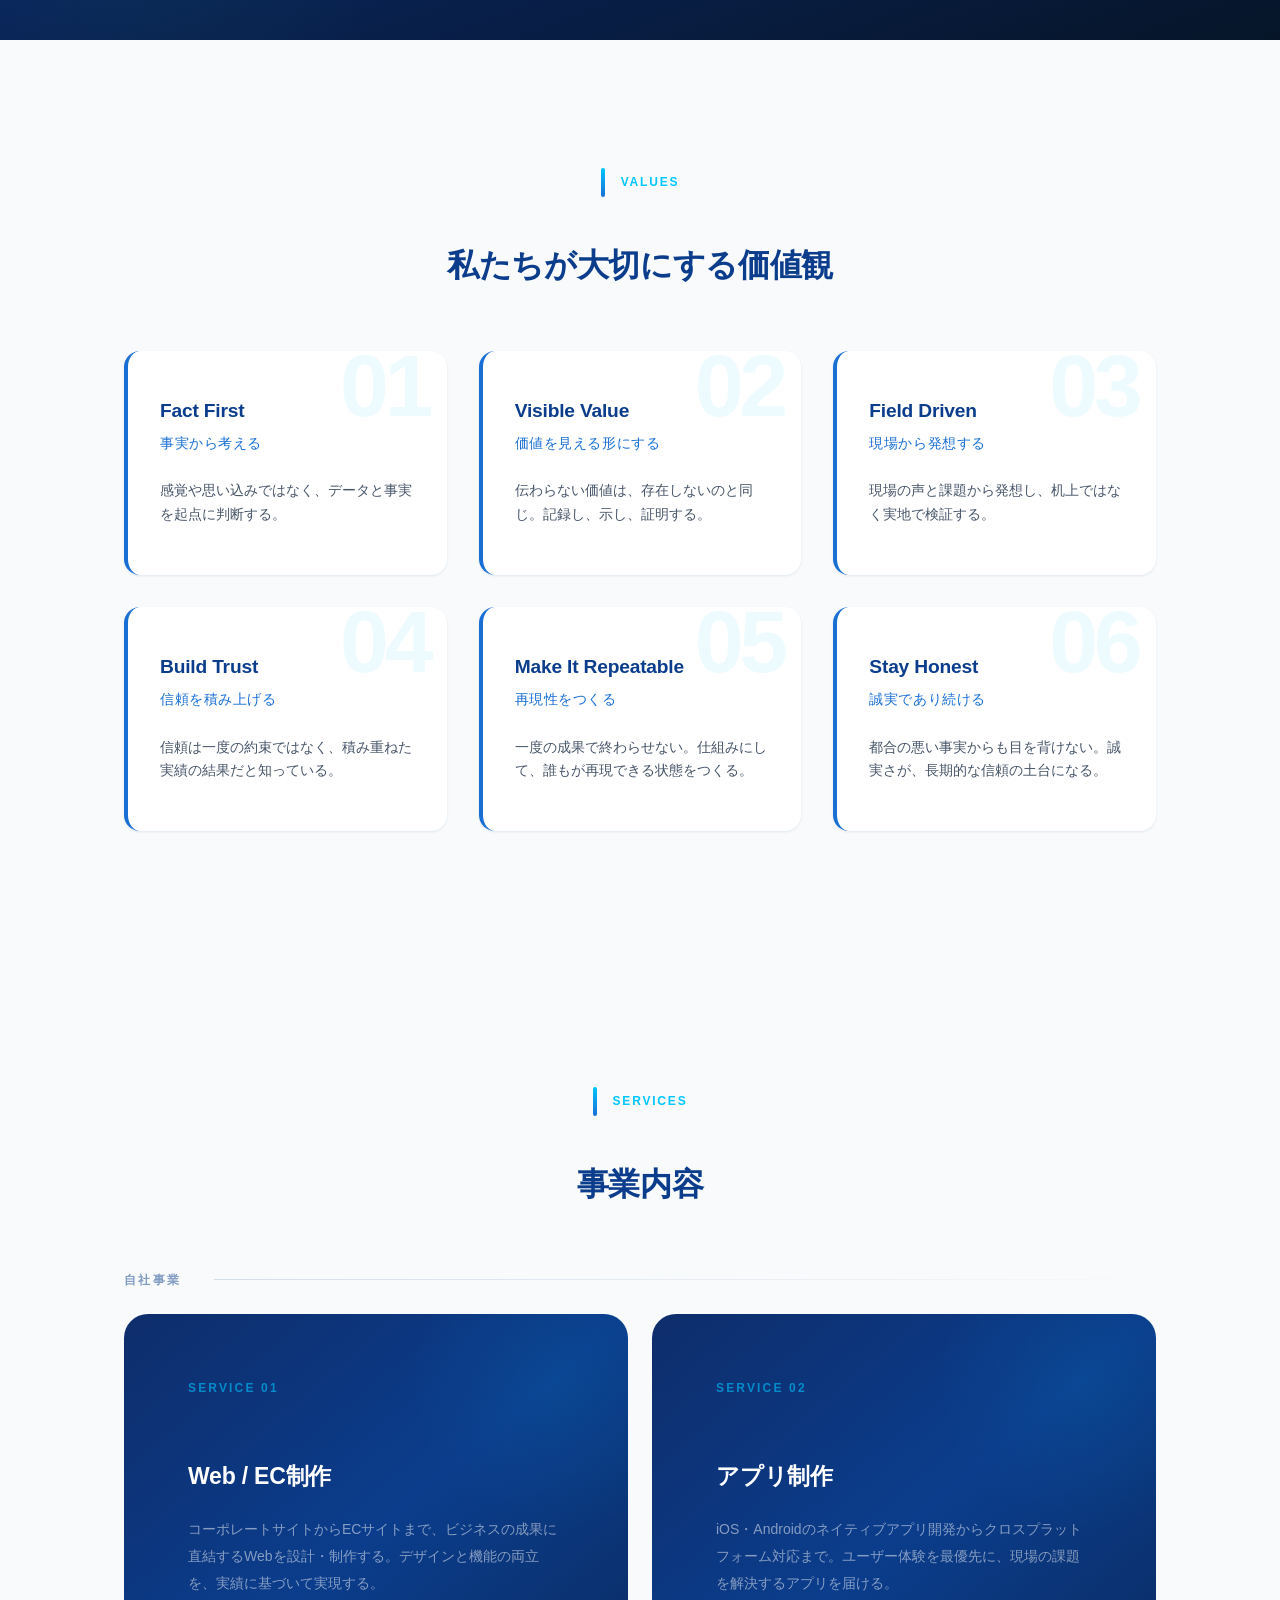
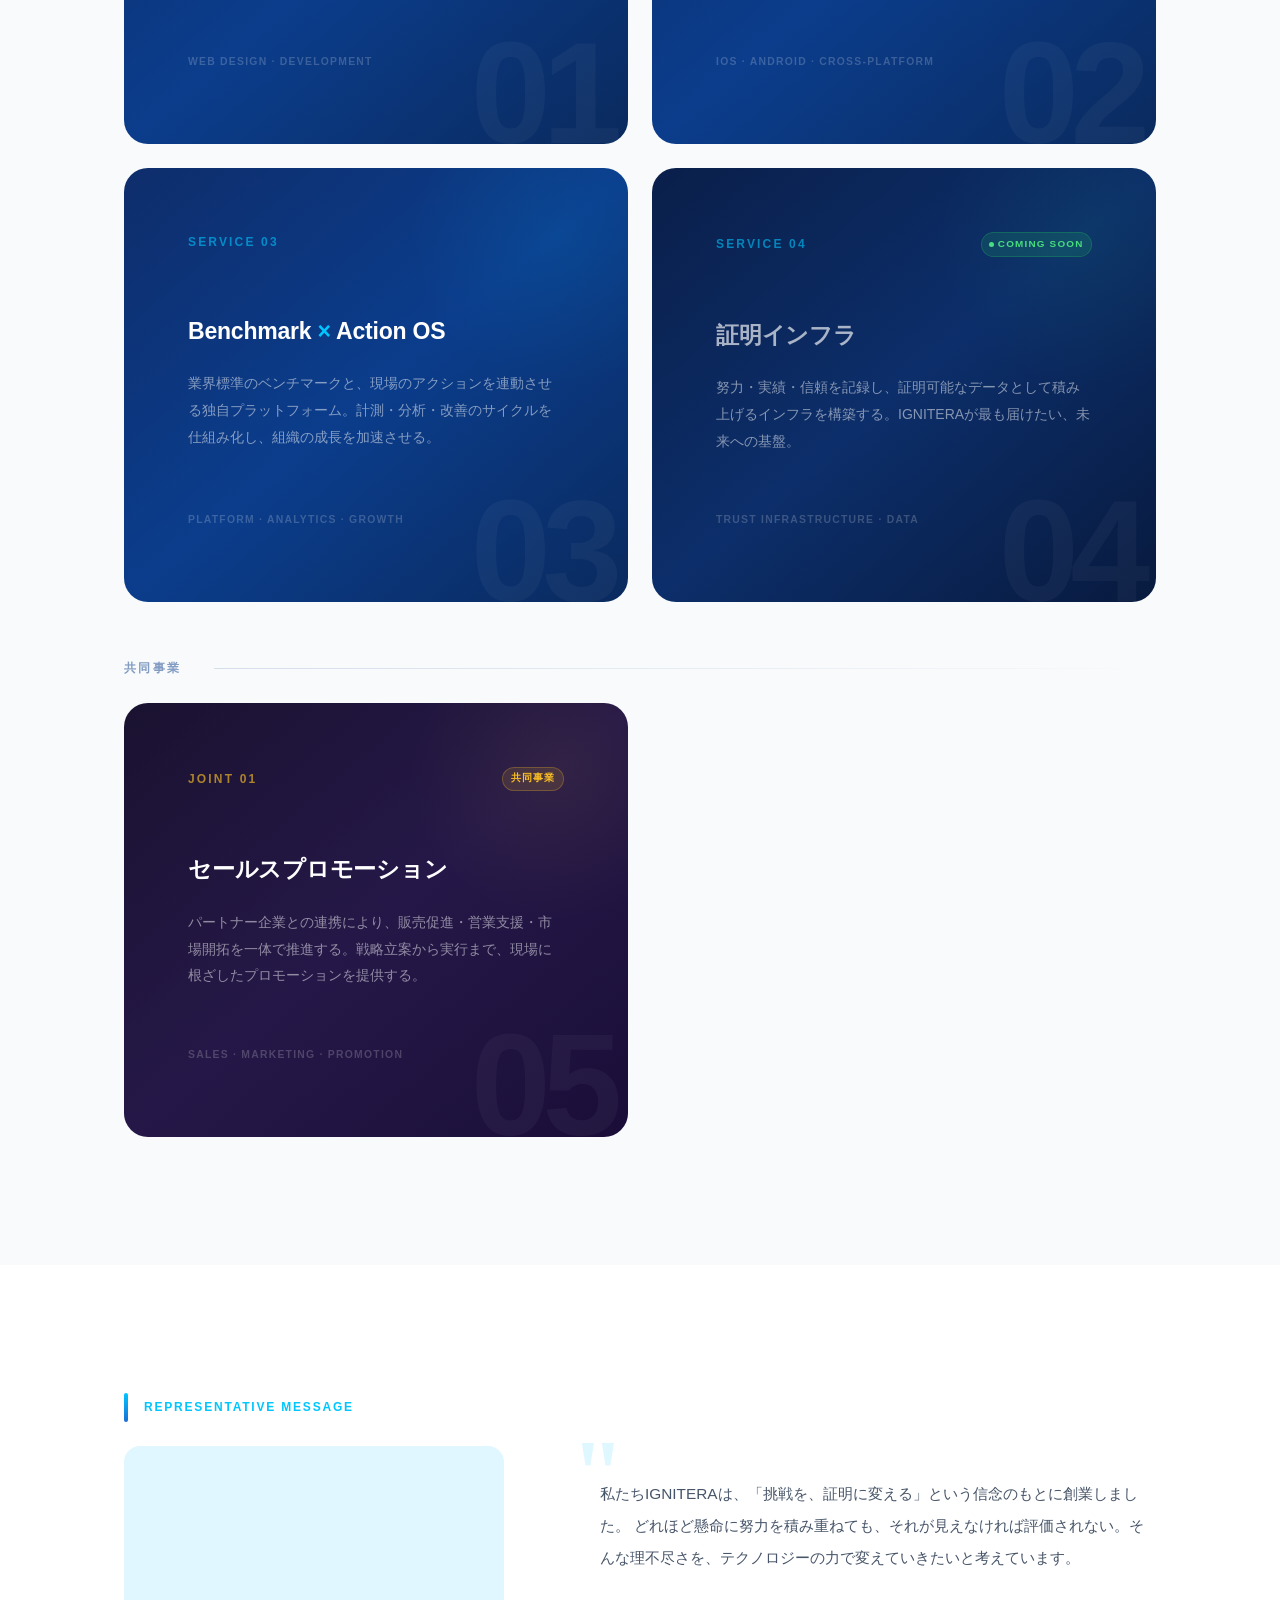
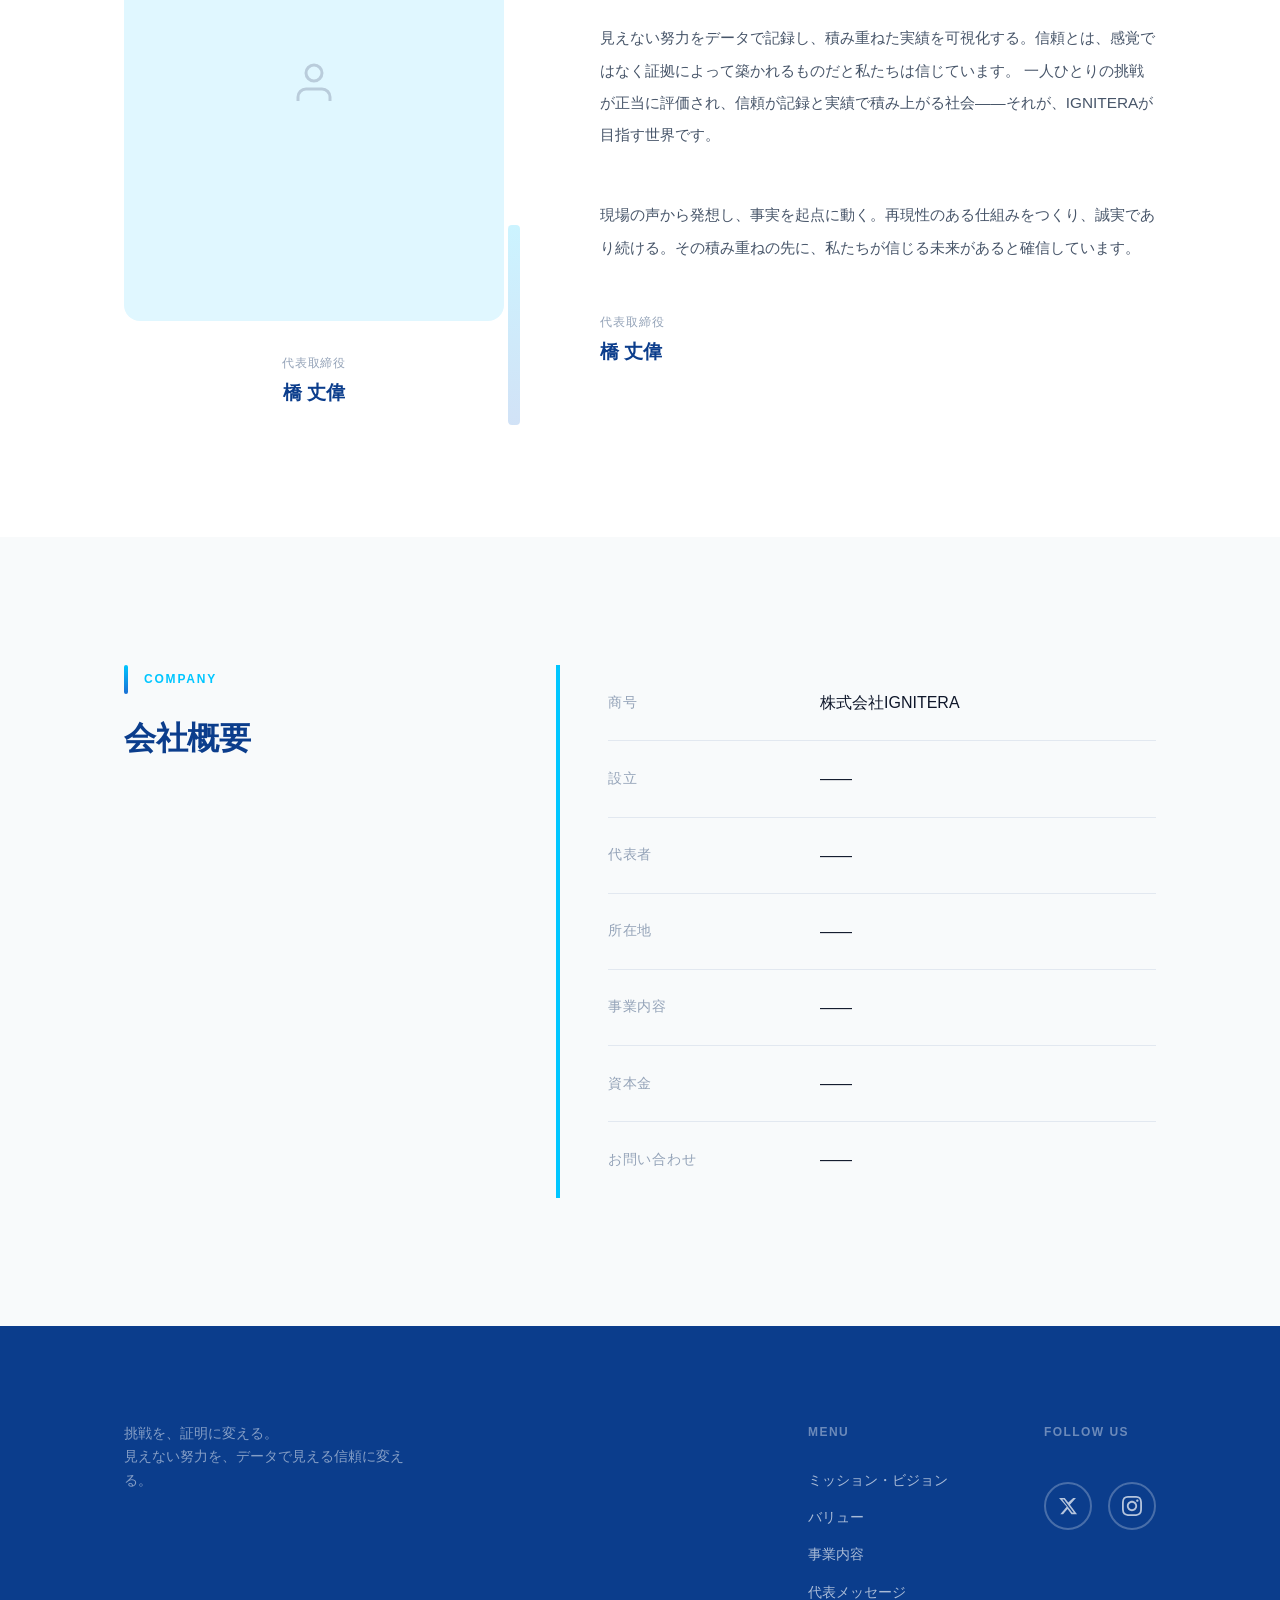
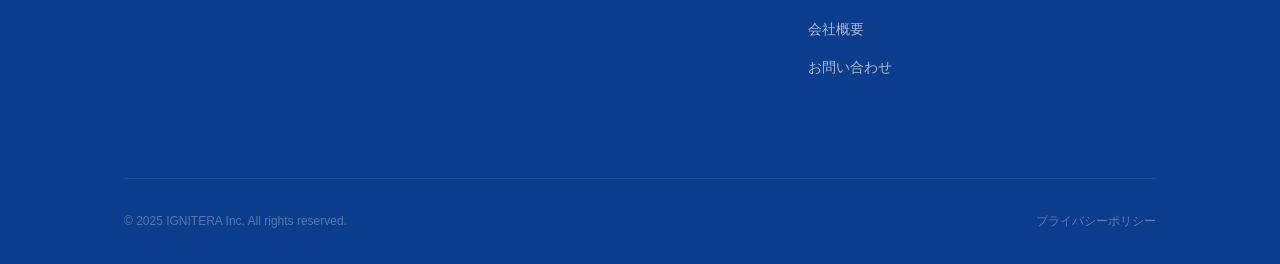
==== commit 19161cc9: "Replace logo with IGNITERA_transparent_full.png across all pages Co-Authored-By: Claude Sonnet 4.6 <" ====
--- a/index.html
+++ b/index.html
@@ -13,7 +13,7 @@
   <meta property="og:locale" content="ja_JP">
 
   <!-- Favicon placeholder -->
-  <link rel="icon" type="image/png" href="logo/3g8qrztn.png">
+  <link rel="icon" type="image/png" href="logo/IGNITERA_transparent_full.png">
 
   <!-- CSS -->
   <link rel="stylesheet" href="css/reset.css">
@@ -41,7 +41,7 @@
     <div class="container">
       <div class="header-inner">
         <a href="#hero" class="header-logo" aria-label="IGNITERA トップへ">
-          <img src="logo/3g8qrztn.png" alt="IGNITERA">
+          <img src="logo/IGNITERA_transparent_full.png" alt="IGNITERA">
         </a>
 
         <nav class="header-nav" aria-label="メインナビゲーション">
@@ -110,7 +110,7 @@
             <div class="hero-logo-wrap hero-logo-animate">
               <div class="hero-logo-glow"></div>
               <img
-                src="logo/3g8qrztn.png"
+                src="logo/IGNITERA_transparent_full.png"
                 alt="IGNITERA ロゴ"
                 class="hero-logo-img"
                 loading="eager"
@@ -381,7 +381,7 @@
           </div>
 
           <!-- 05 セールスプロモーション -->
-          <div class="service-card service-card--joint scroll-reveal" data-anim="fade-up" onclick="location.href='contact.html'" style="cursor:pointer;">
+          <div class="service-card service-card--joint scroll-reveal" data-anim="fade-up" onclick="location.href='services/sales-promotion.html'" style="cursor:pointer;">
             <div class="service-bar" aria-hidden="true"></div>
             <div class="service-card-head">
               <span class="service-card-index">JOINT 01</span>
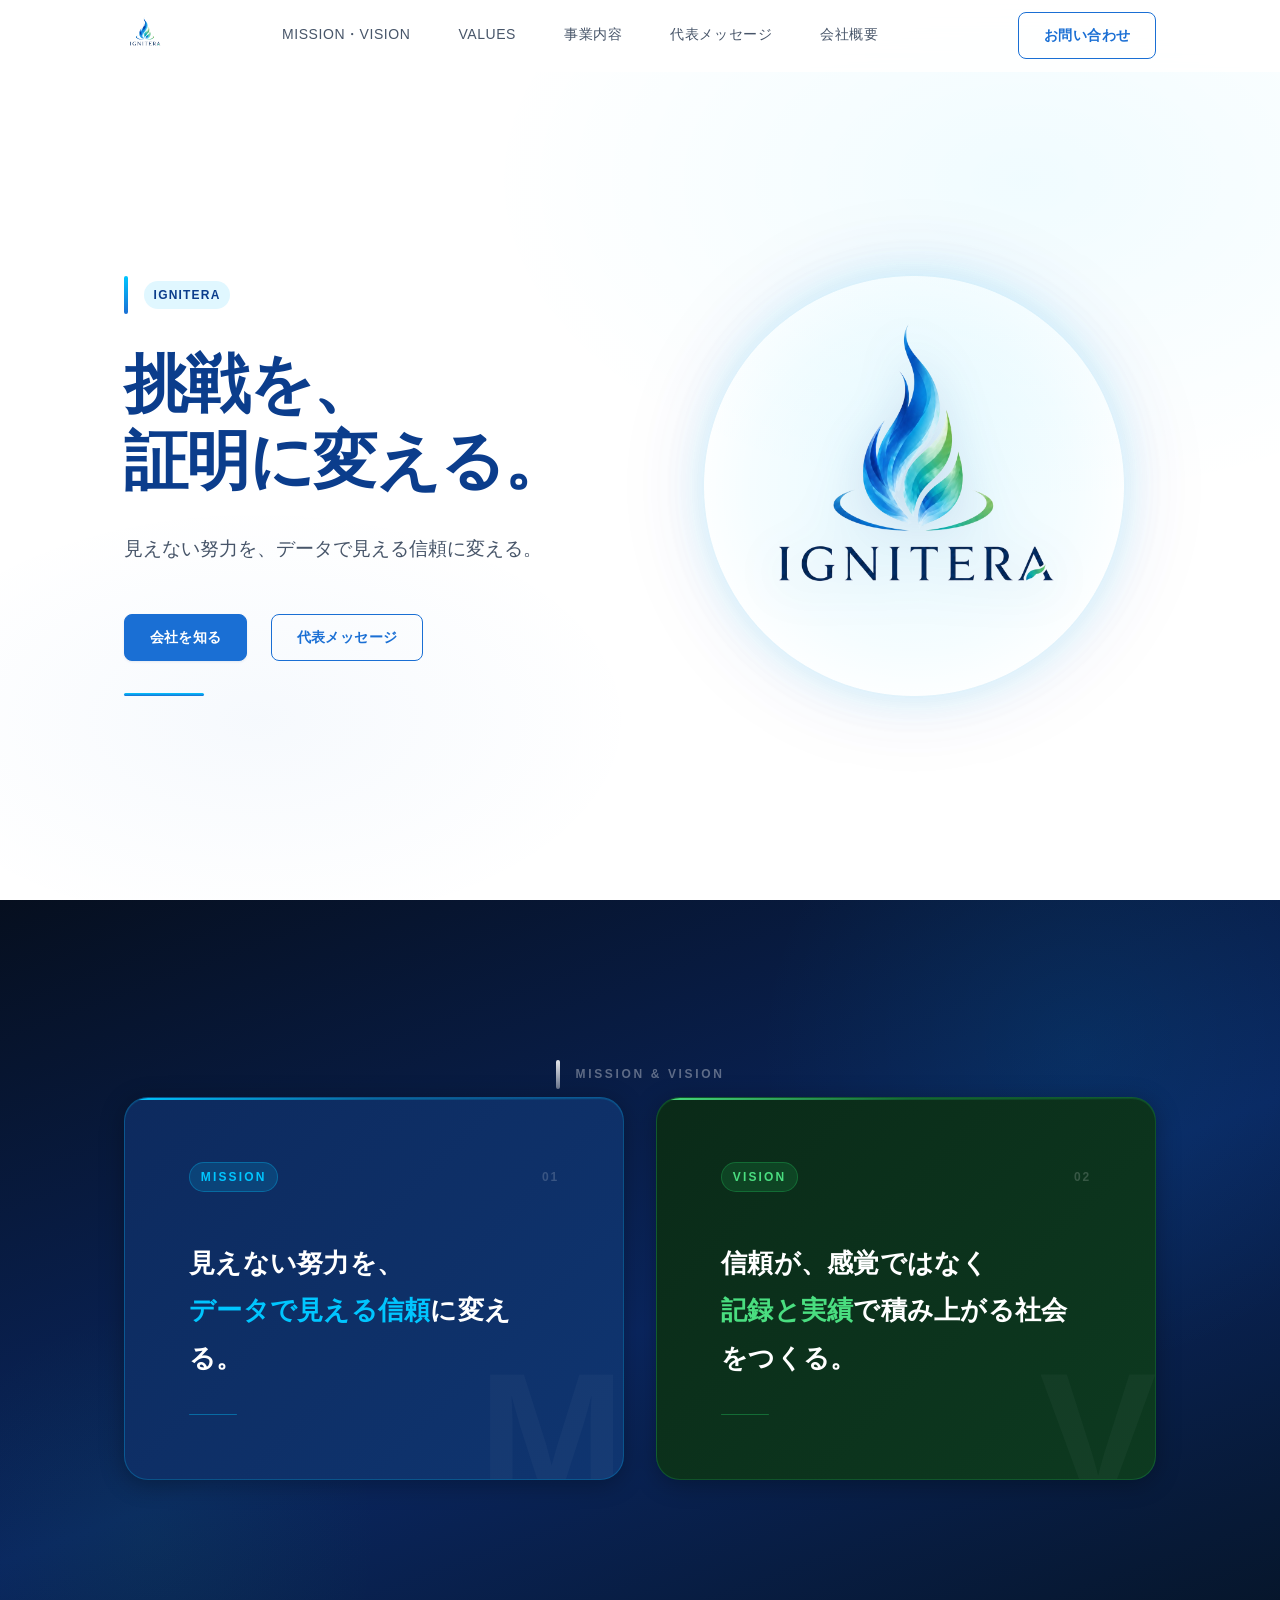
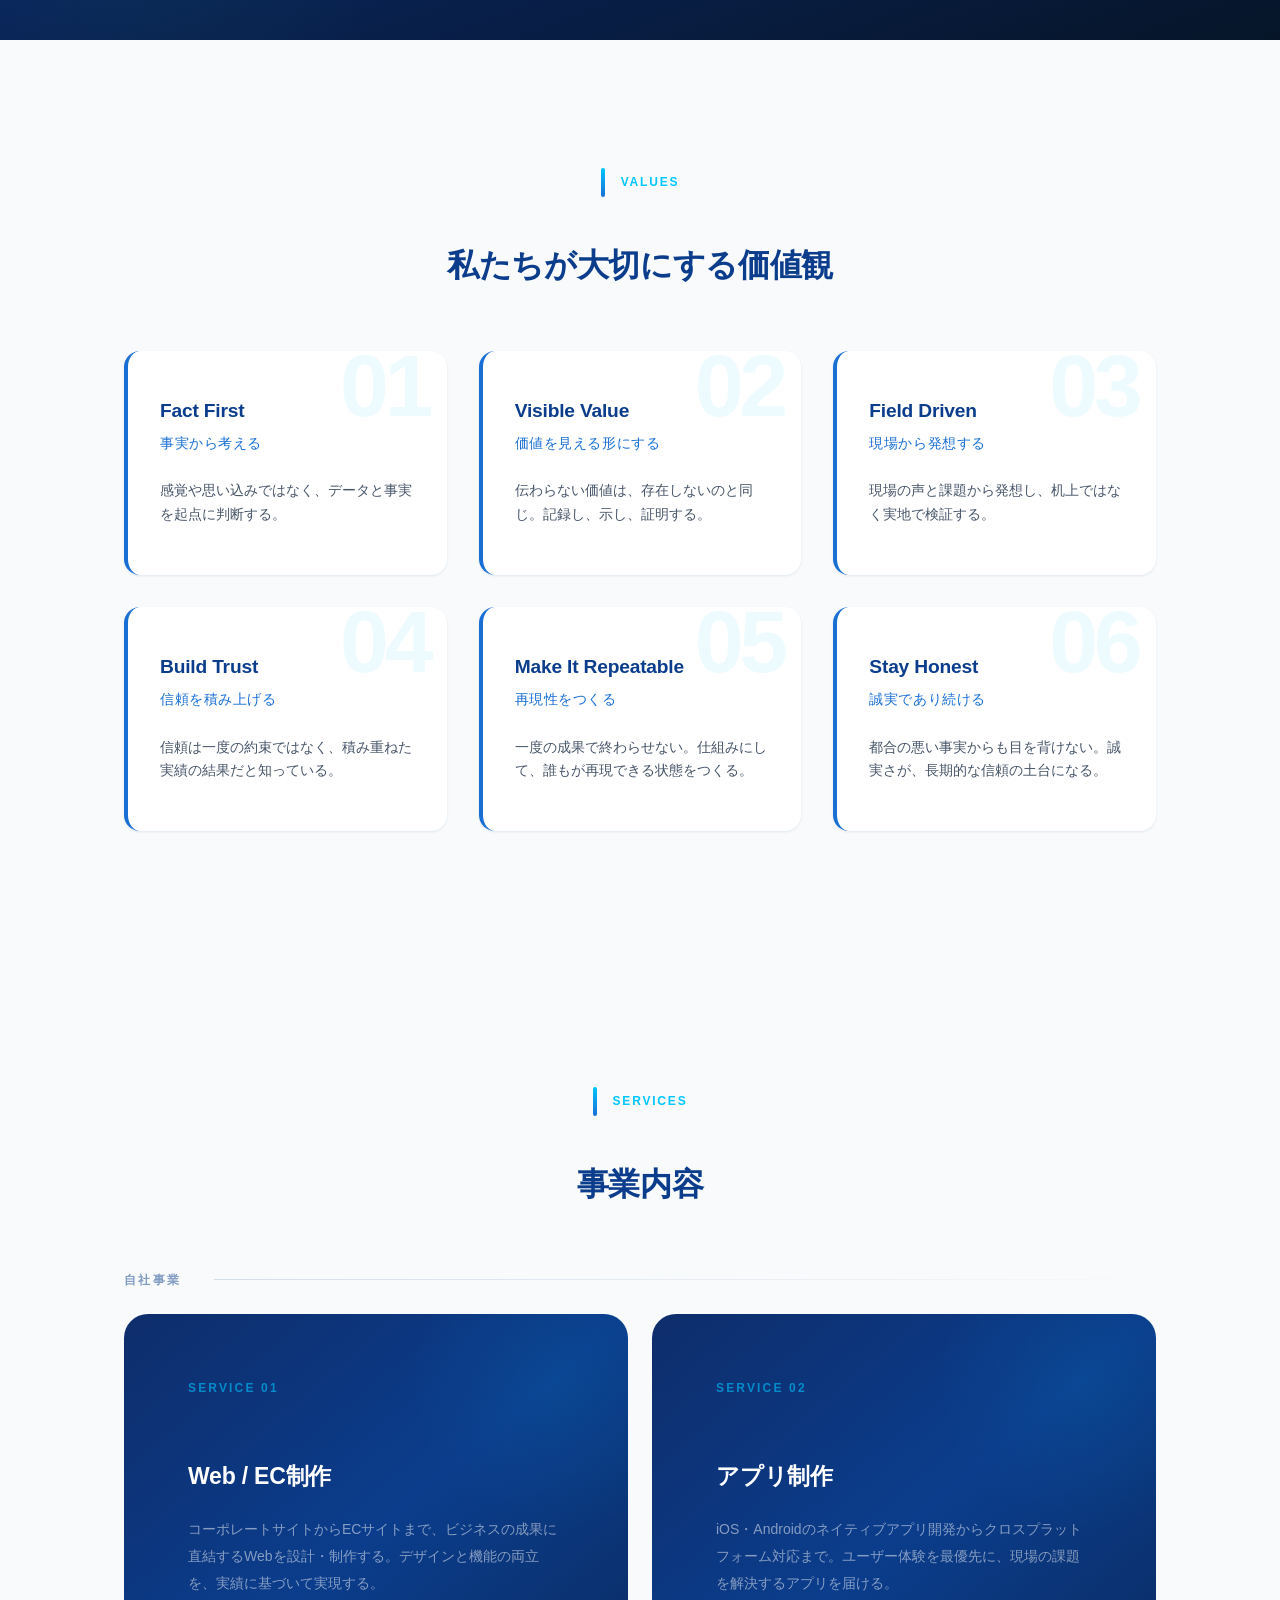
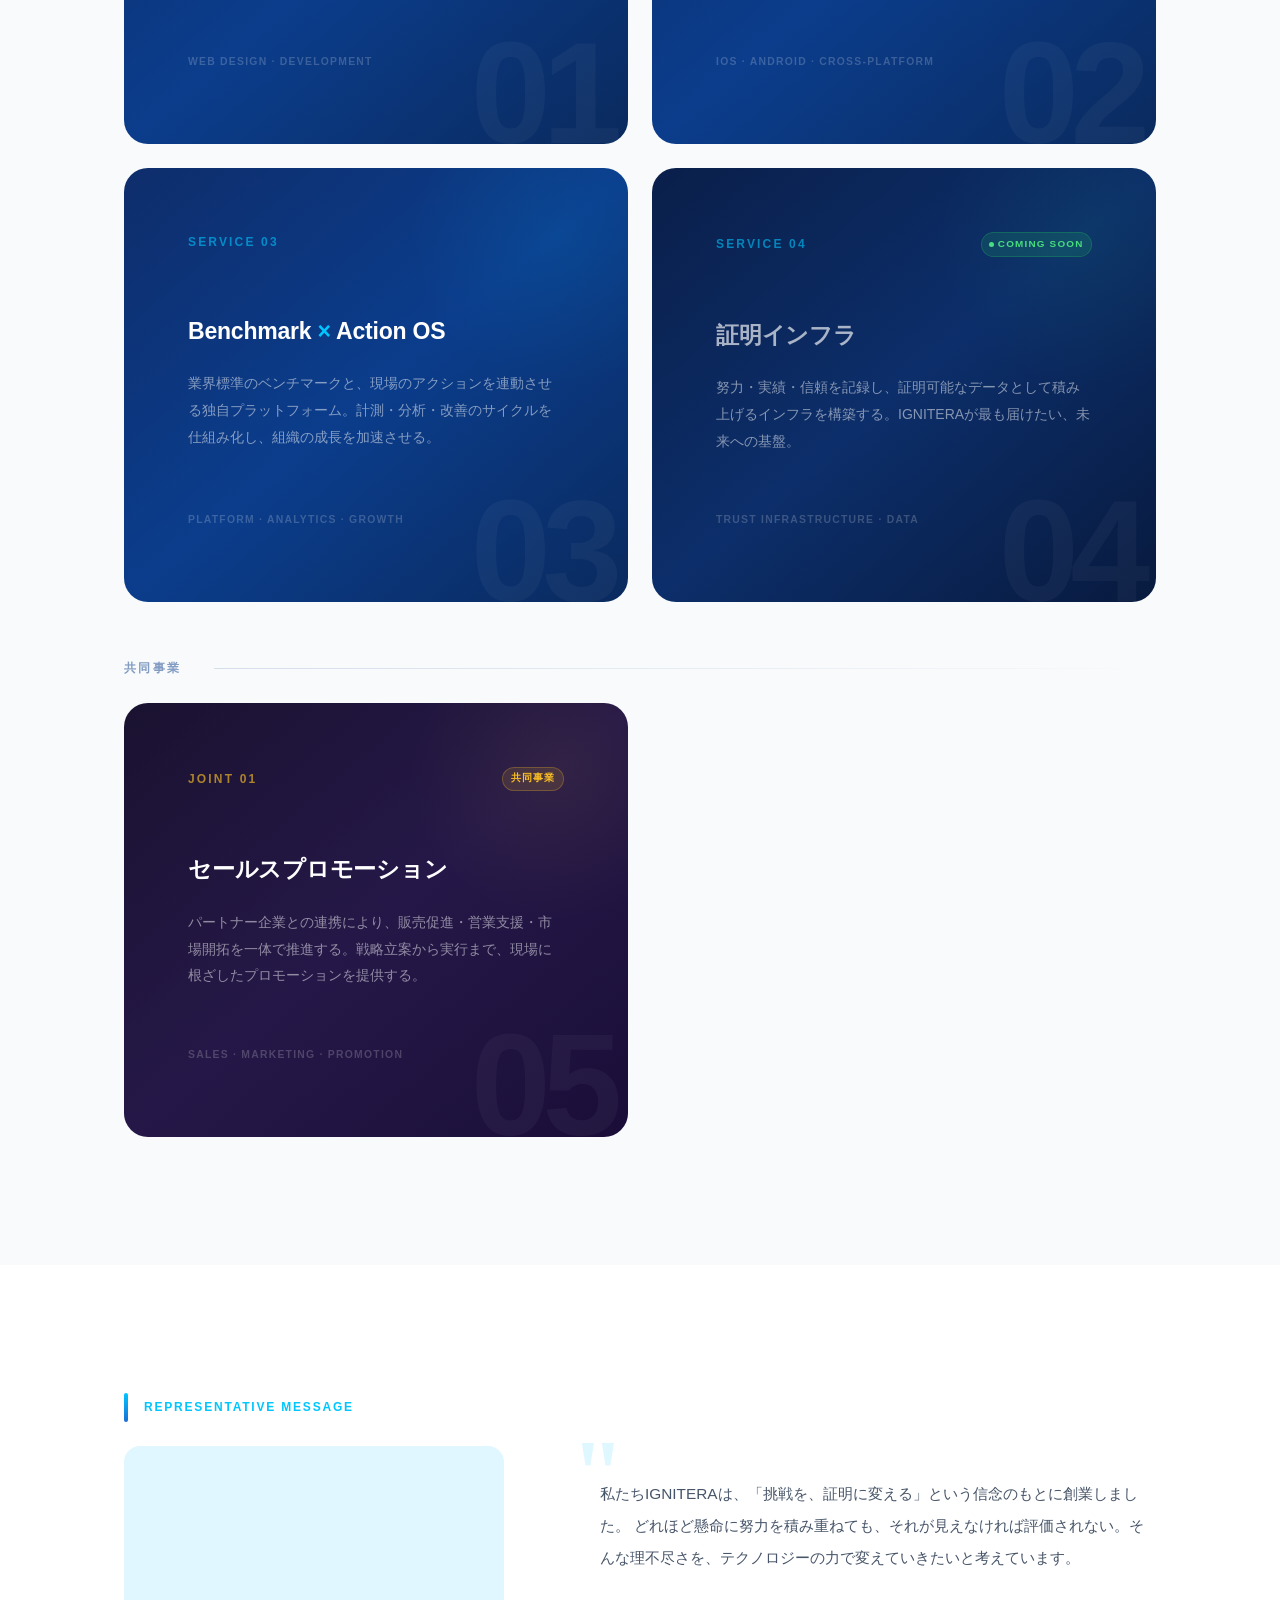
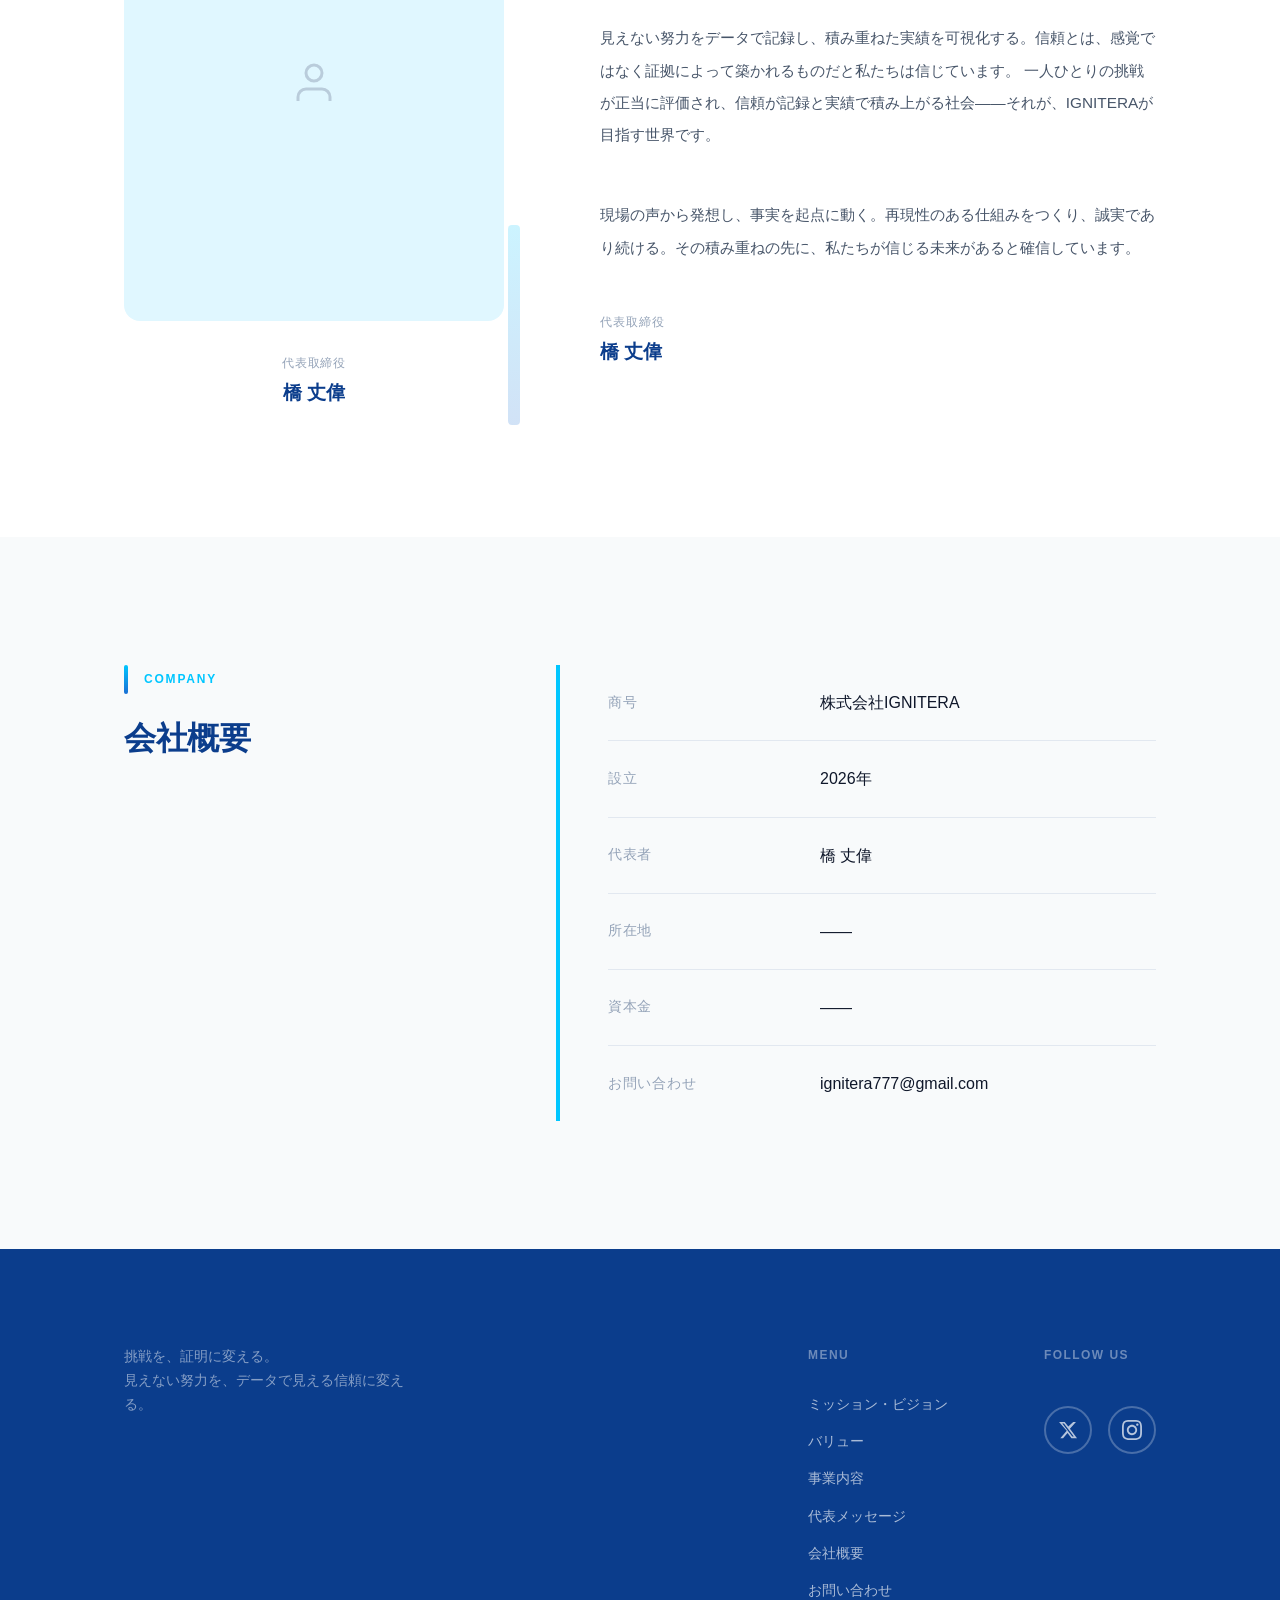
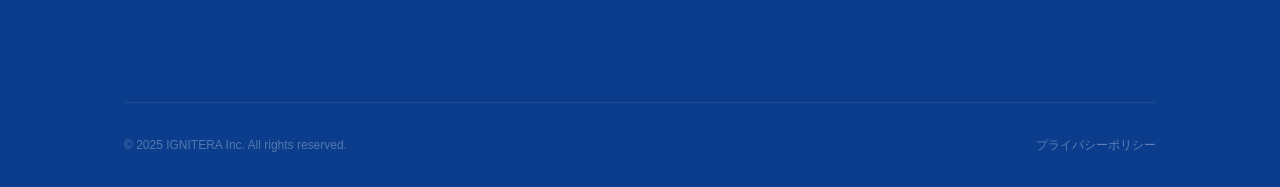
==== commit 34781801: "Update company info: 設立・代表者・お問い合わせ、事業内容削除 Co-Authored-By: Claude Sonnet 4.6 <noreply@anthropic.com>" ====
--- a/index.html
+++ b/index.html
@@ -496,25 +496,16 @@
 
             <div class="company-row">
               <span class="company-label">設立</span>
-              <!-- ← 設立日をここに差し替え -->
-              <span class="company-value">――</span>
+              <span class="company-value">2026年</span>
             </div>
 
             <div class="company-row">
               <span class="company-label">代表者</span>
-              <!-- ← 代表者名をここに差し替え -->
-              <span class="company-value">――</span>
+              <span class="company-value">橋 丈偉</span>
             </div>
 
             <div class="company-row">
               <span class="company-label">所在地</span>
-              <!-- ← 住所をここに差し替え -->
-              <span class="company-value">――</span>
-            </div>
-
-            <div class="company-row">
-              <span class="company-label">事業内容</span>
-              <!-- ← 事業内容をここに差し替え -->
               <span class="company-value">――</span>
             </div>
 
@@ -526,8 +517,7 @@
 
             <div class="company-row" id="contact">
               <span class="company-label">お問い合わせ</span>
-              <!-- ← メールアドレスをここに差し替え -->
-              <span class="company-value">――</span>
+              <span class="company-value"><a href="mailto:ignitera777@gmail.com">ignitera777@gmail.com</a></span>
             </div>
 
           </div>
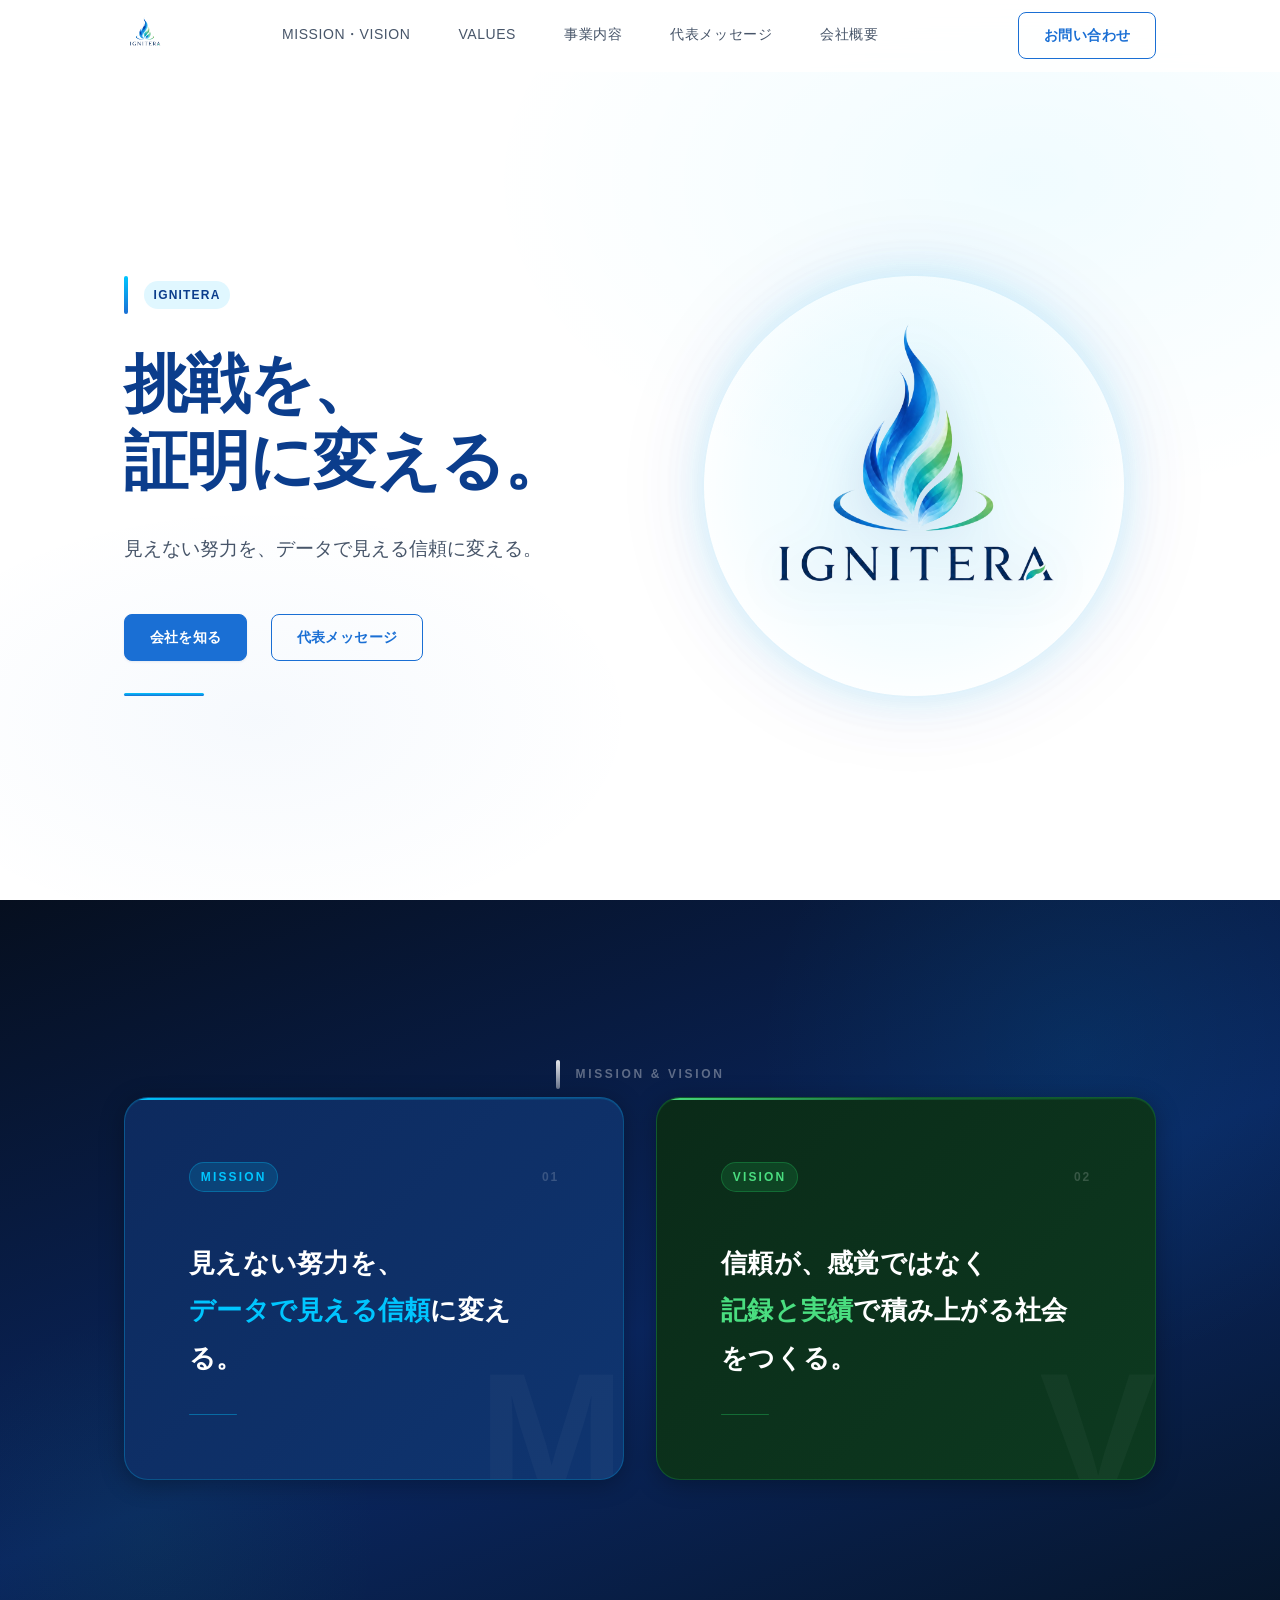
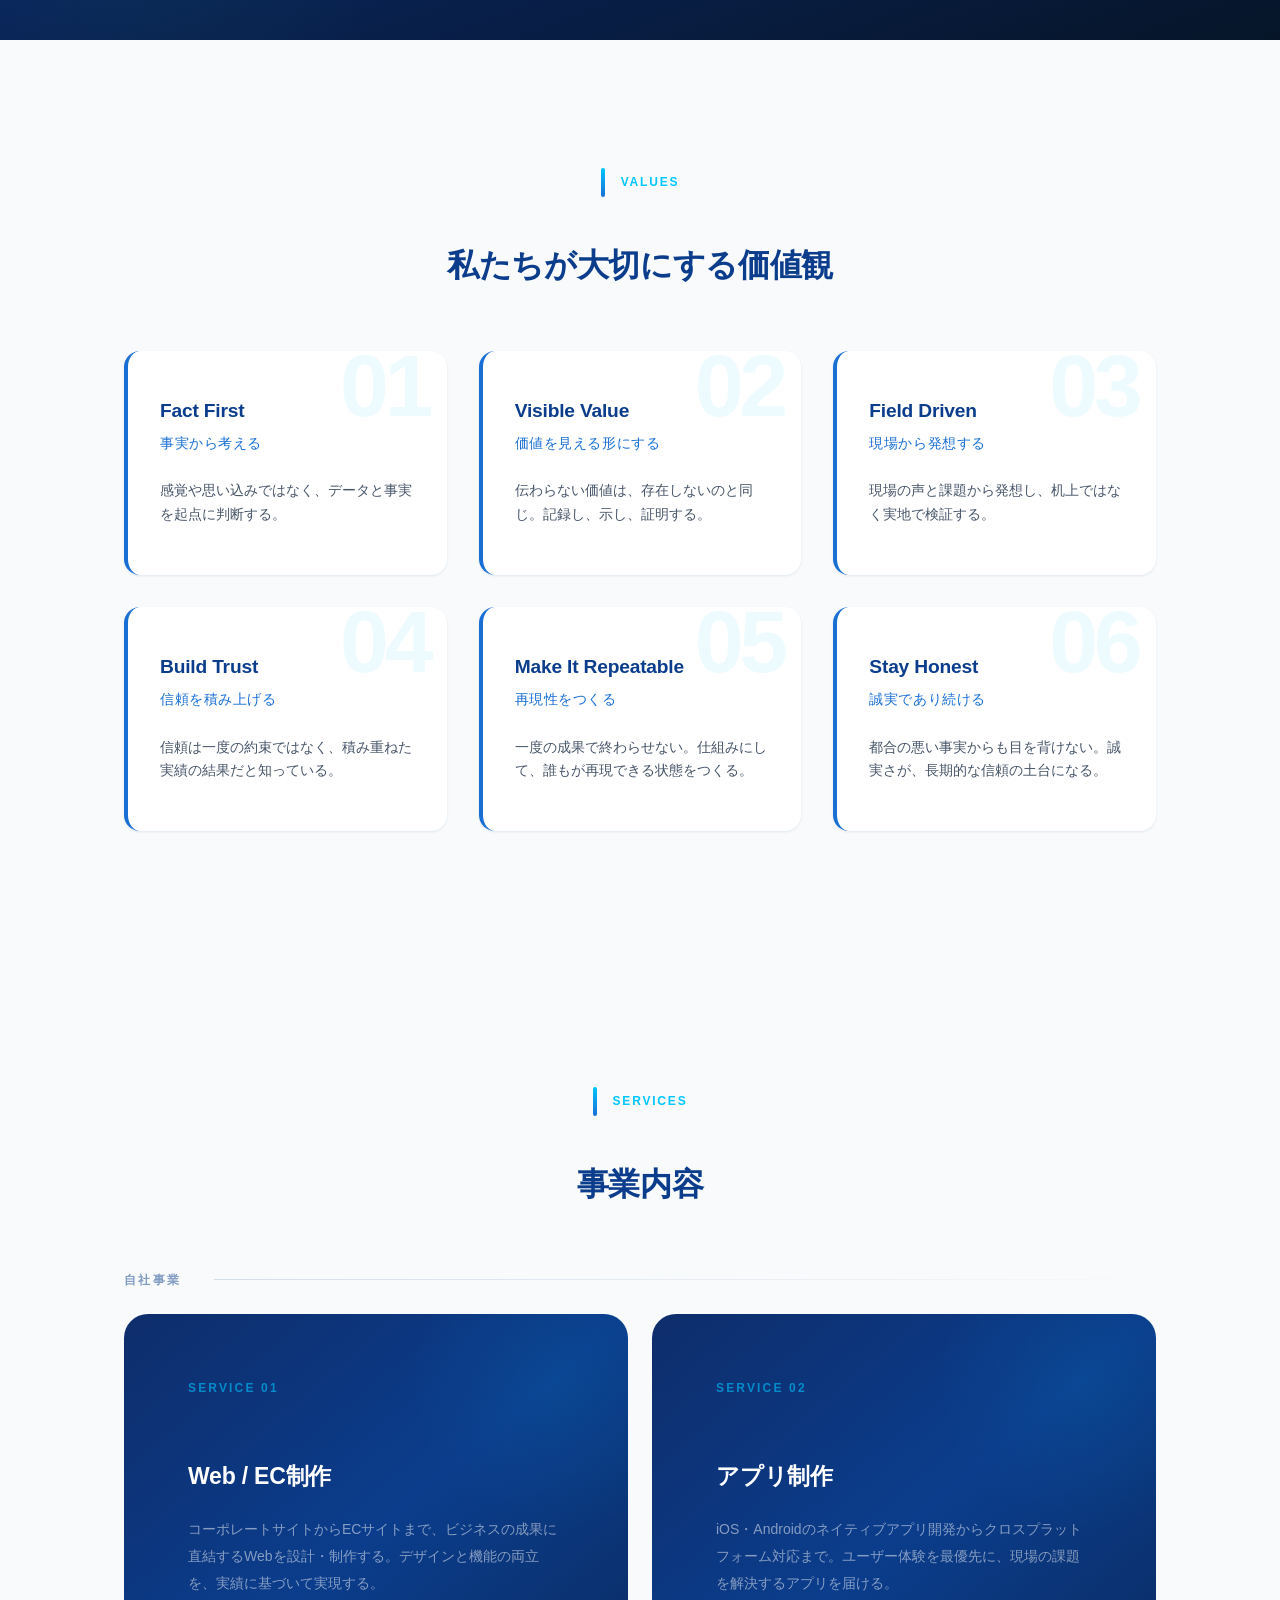
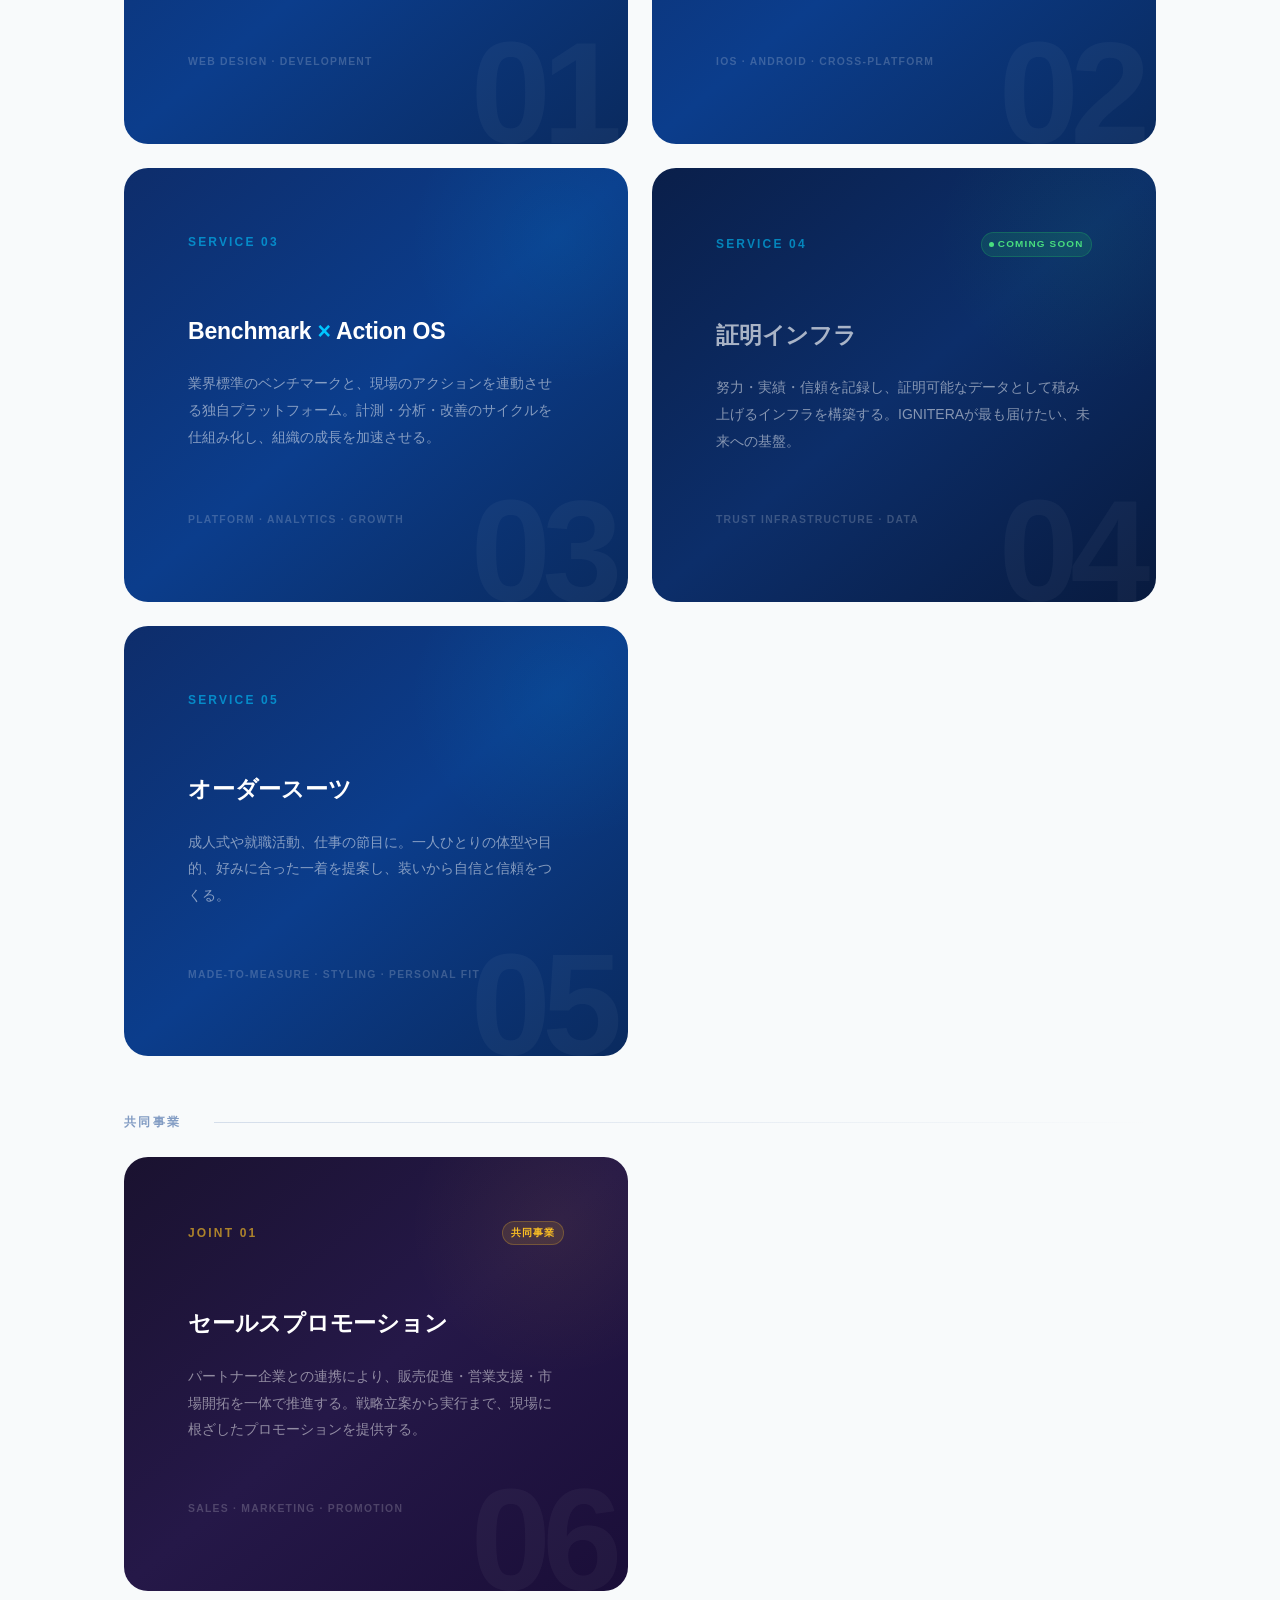
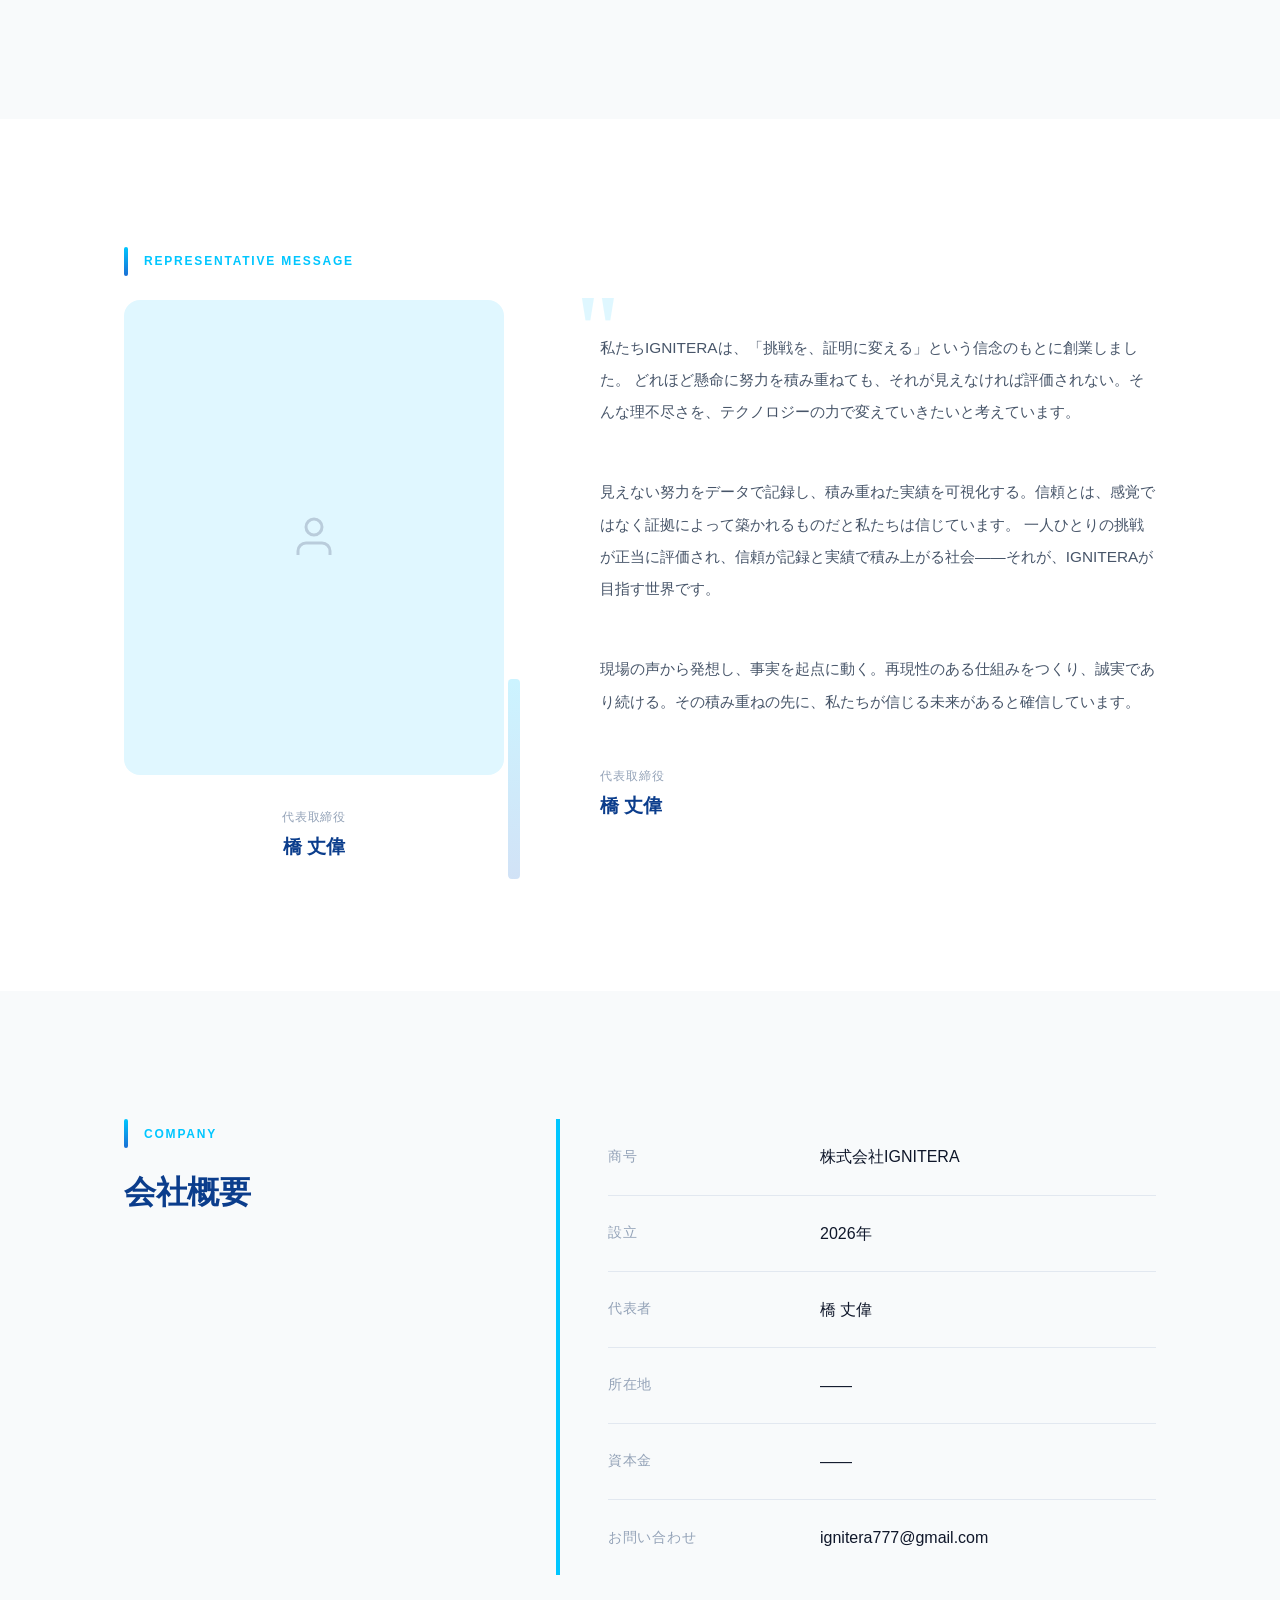
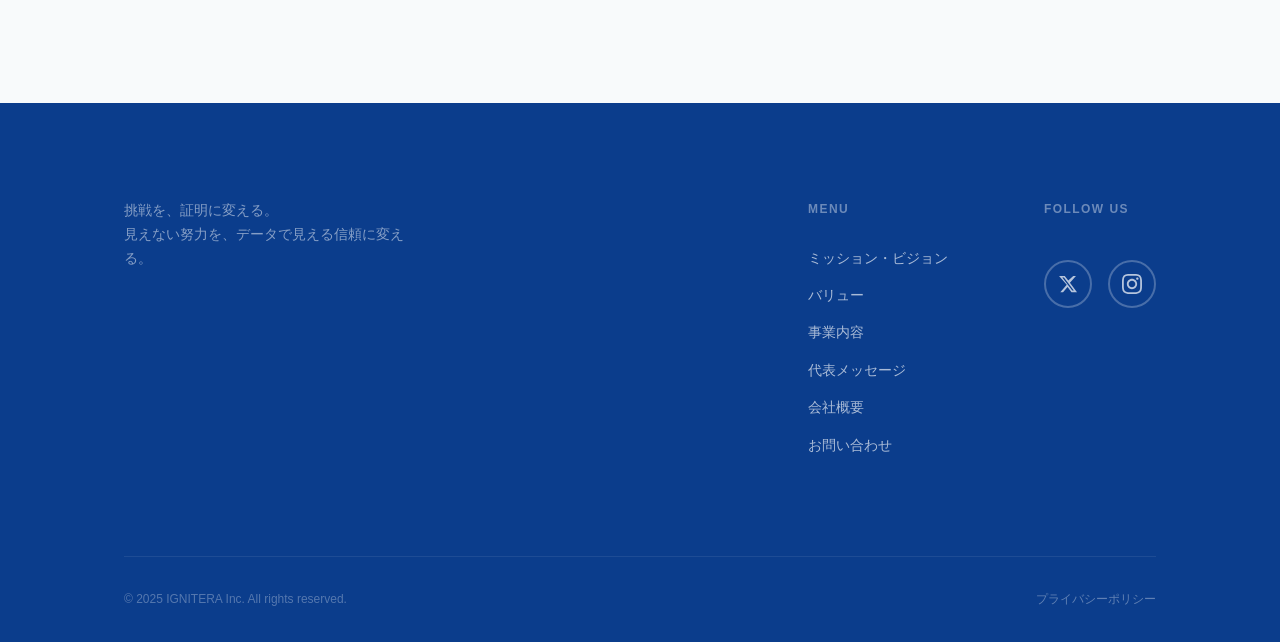
==== commit 1f517c59: "Add オーダースーツ事業 and hero images for service pages 事業追加: - トップの事業一覧に SERVICE 05「オーダースーツ」カードを追加（自社事業の末尾）" ====
--- a/index.html
+++ b/index.html
@@ -31,6 +31,50 @@
   <link rel="stylesheet" href="css/sections/company-info.css">
   <link rel="stylesheet" href="css/sections/footer.css">
   <link rel="stylesheet" href="css/responsive.css">
+  <!-- SEO / GEO Optimization -->
+  <link rel="canonical" href="https://ignitera.jp/">
+  <meta property="og:type" content="website">
+  <meta property="og:site_name" content="IGNITERA">
+  <meta property="og:title" content="IGNITERA — 挑戦を、証明に変える。">
+  <meta property="og:description" content="Web/EC制作・アプリ制作・Benchmark × Action OS・証明インフラ・オーダースーツを展開するIGNITERA。挑戦を、証明に変える。">
+  <meta property="og:url" content="https://ignitera.jp/">
+  <meta property="og:image" content="https://ignitera.jp/logo/IGNITERA_transparent_full.png">
+  <meta name="twitter:card" content="summary_large_image">
+  <meta name="twitter:site" content="@ignitera_jp">
+  <meta name="twitter:title" content="IGNITERA — 挑戦を、証明に変える。">
+  <meta name="twitter:description" content="Web/EC制作・アプリ制作・Benchmark × Action OS・証明インフラ・オーダースーツを展開するIGNITERA。挑戦を、証明に変える。">
+  <meta name="twitter:image" content="https://ignitera.jp/logo/IGNITERA_transparent_full.png">
+  <script type="application/ld+json">
+  {
+    "@context": "https://schema.org",
+    "@graph": [
+      {
+        "@type": "Organization",
+        "@id": "https://ignitera.jp/#organization",
+        "name": "株式会社IGNITERA",
+        "alternateName": "IGNITERA Inc.",
+        "url": "https://ignitera.jp",
+        "logo": "https://ignitera.jp/logo/IGNITERA_transparent_full.png",
+        "description": "挑戦を、証明に変える。Web/EC制作・アプリ制作・Benchmark × Action OS・証明インフラ・オーダースーツを展開する株式会社IGNITERA。",
+        "foundingDate": "2026",
+        "founder": { "@type": "Person", "name": "橋 丈偉" },
+        "email": "ignitera777@gmail.com",
+        "sameAs": [
+          "https://x.com/ignitera_jp",
+          "https://www.instagram.com/ignitera_official/"
+        ]
+      },
+      {
+        "@type": "WebSite",
+        "@id": "https://ignitera.jp/#website",
+        "url": "https://ignitera.jp",
+        "name": "IGNITERA",
+        "description": "挑戦を、証明に変える。",
+        "publisher": { "@id": "https://ignitera.jp/#organization" }
+      }
+    ]
+  }
+  </script>
 </head>
 <body>
 
@@ -374,13 +418,36 @@
             <span class="service-card-num" aria-hidden="true">04</span>
           </div>
 
+          <!-- 05 オーダースーツ -->
+          <div class="service-card scroll-reveal" data-anim="fade-up" onclick="location.href='services/order-suit.html'" style="cursor:pointer;">
+            <div class="service-bar" aria-hidden="true"></div>
+            <div class="service-card-head">
+              <span class="service-card-index">SERVICE 05</span>
+            </div>
+            <div class="service-card-body">
+              <h3 class="service-card-title">オーダースーツ</h3>
+              <p class="service-card-desc">
+                成人式や就職活動、仕事の節目に。一人ひとりの体型や目的、好みに合った一着を提案し、装いから自信と信頼をつくる。
+              </p>
+            </div>
+            <div class="service-card-footer">
+              <span class="service-card-tag">Made-to-Measure · Styling · Personal Fit</span>
+              <span class="service-card-arrow" aria-hidden="true">
+                <svg viewBox="0 0 16 16" fill="none" xmlns="http://www.w3.org/2000/svg">
+                  <path d="M3 8h10M9 4l4 4-4 4" stroke="currentColor" stroke-width="1.5" stroke-linecap="round" stroke-linejoin="round"/>
+                </svg>
+              </span>
+            </div>
+            <span class="service-card-num" aria-hidden="true">05</span>
+          </div>
+
           <!-- ── 共同事業 ── -->
           <div class="services-category scroll-reveal" data-anim="fade-up">
             <span class="services-category-label">共同事業</span>
             <span class="services-category-line"></span>
           </div>
 
-          <!-- 05 セールスプロモーション -->
+          <!-- 06 セールスプロモーション -->
           <div class="service-card service-card--joint scroll-reveal" data-anim="fade-up" onclick="location.href='services/sales-promotion.html'" style="cursor:pointer;">
             <div class="service-bar" aria-hidden="true"></div>
             <div class="service-card-head">
@@ -401,7 +468,7 @@
                 </svg>
               </span>
             </div>
-            <span class="service-card-num" aria-hidden="true">05</span>
+            <span class="service-card-num" aria-hidden="true">06</span>
           </div>
 
         </div>
@@ -560,7 +627,7 @@
 
             <!-- X (Twitter) -->
             <!-- ← href="https://twitter.com/YOUR_HANDLE" に差し替え -->
-            <a href="#" class="sns-btn" aria-label="X (Twitter)" target="_blank" rel="noopener noreferrer">
+            <a href="https://x.com/ignitera_jp" class="sns-btn" aria-label="X (Twitter)" target="_blank" rel="noopener noreferrer">
               <svg viewBox="0 0 24 24" xmlns="http://www.w3.org/2000/svg" aria-hidden="true">
                 <path d="M18.244 2.25h3.308l-7.227 8.26 8.502 11.24H16.17l-4.714-6.231-5.401 6.231H2.746l7.73-8.835L1.254 2.25H8.08l4.253 5.622zm-1.161 17.52h1.833L7.084 4.126H5.117z"/>
               </svg>
@@ -568,7 +635,7 @@
 
             <!-- Instagram -->
             <!-- ← href="https://www.instagram.com/YOUR_HANDLE" に差し替え -->
-            <a href="#" class="sns-btn" aria-label="Instagram" target="_blank" rel="noopener noreferrer">
+            <a href="https://www.instagram.com/ignitera_official/" class="sns-btn" aria-label="Instagram" target="_blank" rel="noopener noreferrer">
               <svg viewBox="0 0 24 24" xmlns="http://www.w3.org/2000/svg" aria-hidden="true">
                 <path d="M12 2.163c3.204 0 3.584.012 4.85.07 3.252.148 4.771 1.691 4.919 4.919.058 1.265.069 1.645.069 4.849 0 3.205-.012 3.584-.069 4.849-.149 3.225-1.664 4.771-4.919 4.919-1.266.058-1.644.07-4.85.07-3.204 0-3.584-.012-4.849-.07-3.26-.149-4.771-1.699-4.919-4.92-.058-1.265-.07-1.644-.07-4.849 0-3.204.013-3.583.07-4.849.149-3.227 1.664-4.771 4.919-4.919 1.266-.057 1.645-.069 4.849-.069zm0-2.163c-3.259 0-3.667.014-4.947.072-4.358.2-6.78 2.618-6.98 6.98-.059 1.281-.073 1.689-.073 4.948 0 3.259.014 3.668.072 4.948.2 4.358 2.618 6.78 6.98 6.98 1.281.058 1.689.072 4.948.072 3.259 0 3.668-.014 4.948-.072 4.354-.2 6.782-2.618 6.979-6.98.059-1.28.073-1.689.073-4.948 0-3.259-.014-3.667-.072-4.947-.196-4.354-2.617-6.78-6.979-6.98-1.281-.059-1.69-.073-4.949-.073zm0 5.838c-3.403 0-6.162 2.759-6.162 6.162s2.759 6.163 6.162 6.163 6.162-2.759 6.162-6.163c0-3.403-2.759-6.162-6.162-6.162zm0 10.162c-2.209 0-4-1.79-4-4 0-2.209 1.791-4 4-4s4 1.791 4 4c0 2.21-1.791 4-4 4zm6.406-11.845c-.796 0-1.441.645-1.441 1.44s.645 1.44 1.441 1.44c.795 0 1.439-.645 1.439-1.44s-.644-1.44-1.439-1.44z"/>
               </svg>
